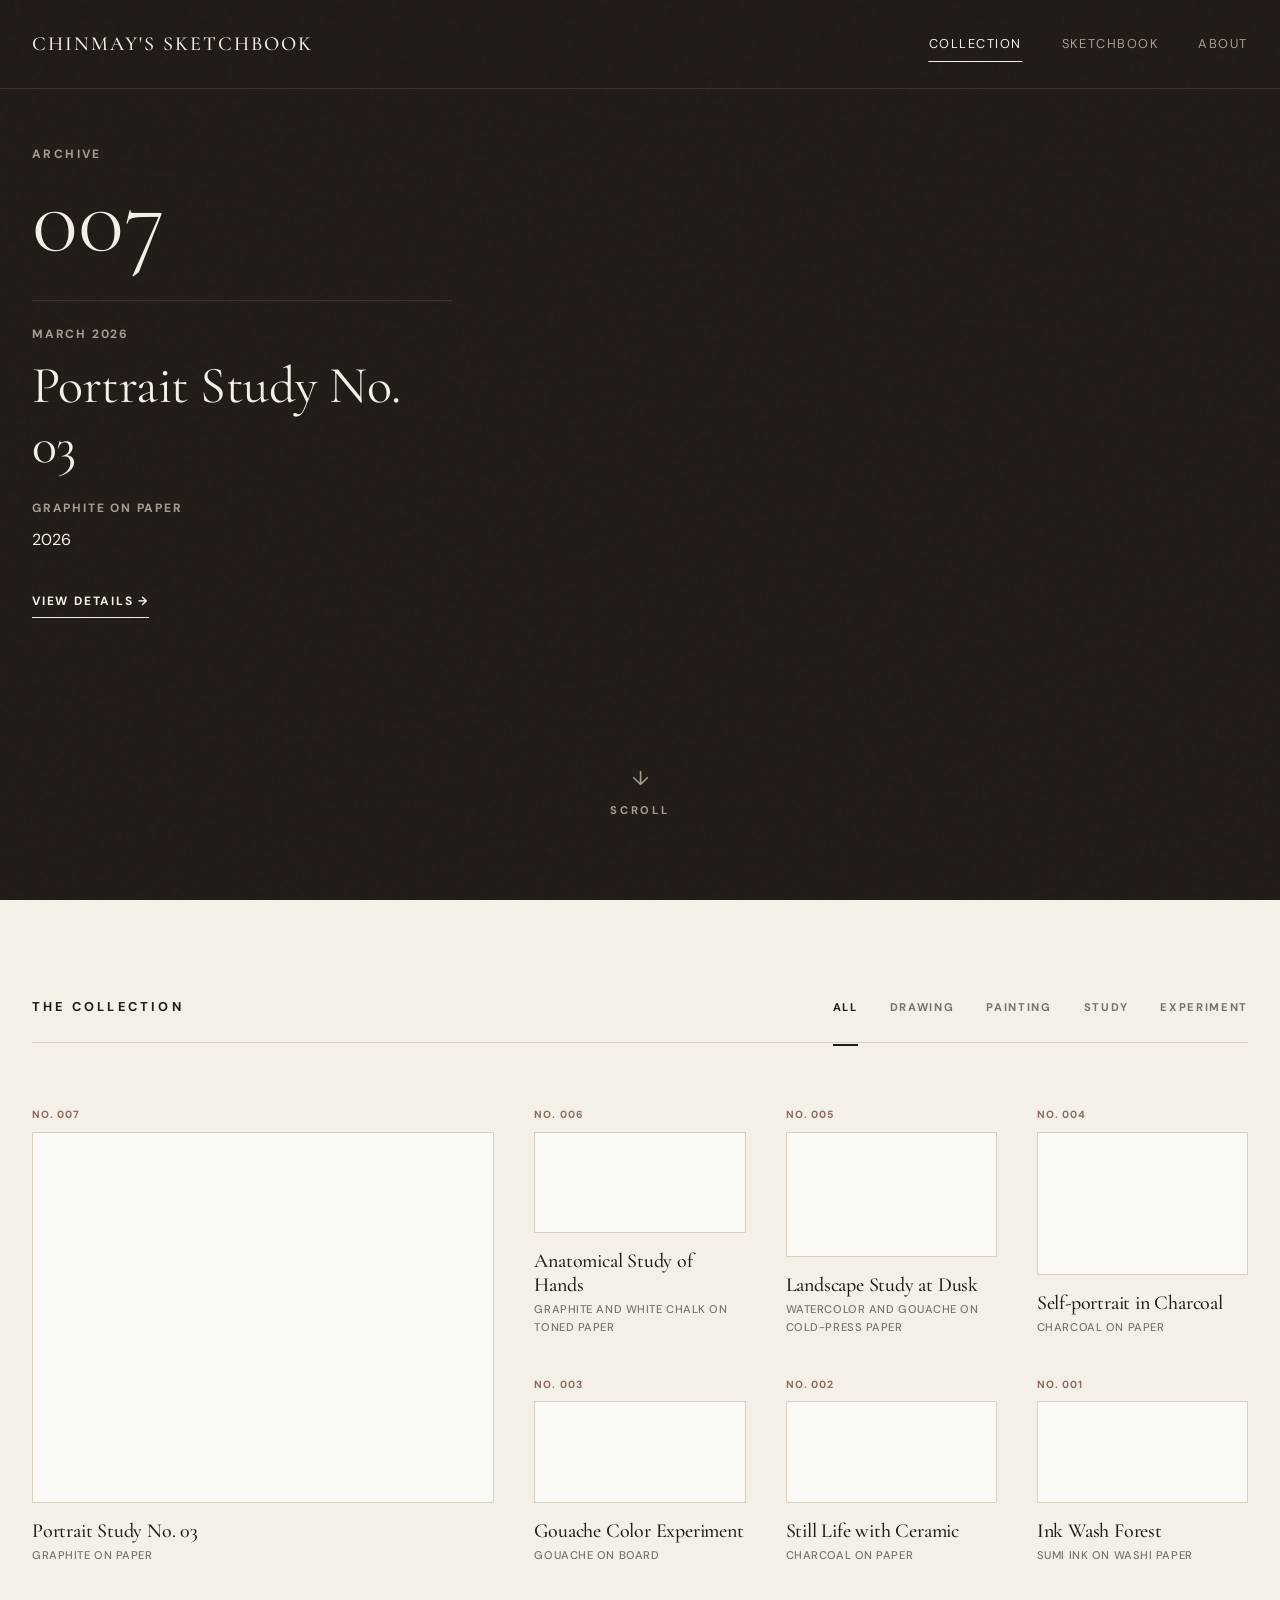
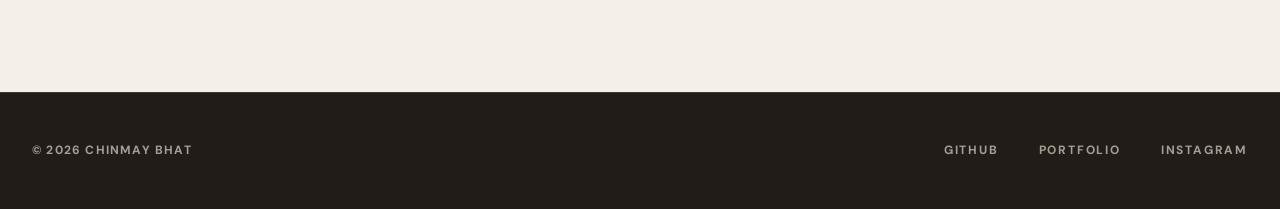
==== index.html @ 56bf72a7 "The UI has been improved" ====
<!DOCTYPE html>
<html lang="en">
<head>
  <meta charset="UTF-8">
  <meta name="viewport" content="width=device-width, initial-scale=1.0">
  <title>My Sketchbook — Chinmay</title>
  <meta name="description" content="A personal digital sketchbook and art gallery showcasing sketches, paintings, studies, and creative experiments.">
  
  <!-- Typography Fonts -->
  <link rel="preconnect" href="https://fonts.googleapis.com">
  <link rel="preconnect" href="https://fonts.gstatic.com" crossorigin>
  <link href="https://fonts.googleapis.com/css2?family=Cormorant+Garamond:ital,wght@0,300;0,400;0,500;0,600;1,400&family=DM+Sans:wght@300;400;500;700&display=swap" rel="stylesheet">
  
  <!-- Styles -->
  <link rel="stylesheet" href="css/style.css">
  
  <!-- Supabase JS Client Library CDN -->
  <script src="https://cdn.jsdelivr.net/npm/@supabase/supabase-js@2"></script>
</head>
<body>

  <!-- 1. NAVIGATION HEADER -->
  <header class="site-header">
    <div class="container">
      <a href="#/collection" class="logo">Chinmay's Sketchbook</a>
      
      <button class="mobile-nav-toggle" aria-label="Toggle navigation menu" id="mobileNavToggle">
        <span></span>
        <span></span>
        <span></span>
      </button>
      
      <nav class="main-nav" id="mainNav">
        <a href="#/collection" class="nav-link active" data-view="collection">Collection</a>
        <a href="#/sketchbook" class="nav-link" data-view="sketchbook">Sketchbook</a>
        <a href="#/about" class="nav-link" data-view="about">About</a>
      </nav>
    </div>
  </header>

  <!-- Offline / Mock Data Banner (Dynamic) -->
  <div class="container">
    <div id="offlineBanner" class="offline-banner" style="display: none;">
      <div>
        <strong>Offline Mode:</strong> Displaying local mock sketchbook data. Configure Supabase in <code>js/config.js</code> to link your database.
      </div>
      <div>
        <a href="admin.html" class="btn-primary" style="padding: 0.4rem 1rem; font-size: 0.7rem;">Owner Login</a>
      </div>
    </div>
  </div>

  <!-- 2. CONTENT VIEWS -->
  <main>
    
    <!-- VIEW: COLLECTION (Default / Homepage) -->
    <section id="view-collection" class="view-section active">
      
      <!-- HERO: Featured Artwork (Concept B Layout) -->
      <div id="heroSection" class="hero-view">
        <div class="container hero-layout-container">
          <div class="hero-split-body">
            <div class="hero-text-col">
              <div class="hero-archive-tag">ARCHIVE</div>
              <div id="heroArchiveNum" class="hero-archive-number">021</div>
              <hr class="hero-divider">
              <div id="heroDate" class="hero-date">JULY 2026</div>
              <h1 id="heroTitle" class="hero-title">Hand Study</h1>
              <div class="hero-meta-details">
                <div id="heroMedium" class="hero-medium">GRAPHITE ON PAPER</div>
                <div id="heroYear" class="hero-year">2026</div>
              </div>
              <a href="javascript:void(0)" id="btnHeroDetail" class="btn-hero-explore">VIEW DETAILS &rarr;</a>
            </div>
            
            <div class="hero-image-col">
              <div class="hero-image-frame" id="heroImageFrame">
                <!-- Rendered Dynamically -->
              </div>
            </div>
          </div>
          
          <div class="hero-scroll-indicator">
            <span class="scroll-arrow">&darr;</span>
            <span class="scroll-text">SCROLL</span>
          </div>
        </div>
      </div>

      <!-- THE COLLECTION SECTION -->
      <div class="container gallery-container-block">
        <div class="collection-header-row">
          <h2 class="collection-title-v2">THE COLLECTION</h2>
          
          <!-- Categories Filters -->
          <nav class="category-filters" aria-label="Filter collection by category">
            <button class="filter-btn active" data-filter="all">ALL</button>
            <button class="filter-btn" data-filter="pencil">DRAWING</button>
            <button class="filter-btn" data-filter="painting">PAINTING</button>
            <button class="filter-btn" data-filter="studies">STUDY</button>
            <button class="filter-btn" data-filter="experiments">EXPERIMENT</button>
          </nav>
        </div>
        
        <!-- Editorial Grid Layout -->
        <div class="gallery-grid" id="galleryGrid" aria-live="polite">
          <!-- Rendered Dynamically -->
        </div>
      </div>
    </section>

    <!-- VIEW: SKETCHBOOK (Timeline) -->
    <section id="view-sketchbook" class="view-section">
      <div class="container sketchbook-layout-v2">
        <!-- Sticky Left Chronology Column -->
        <div class="sketchbook-sidebar">
          <h2 class="sketchbook-title-v2">THE SKETCHBOOK</h2>
          <div class="chronology-nav" id="chronologyNav">
            <!-- Rendered Dynamically in sketchbook.js -->
          </div>
        </div>
        
        <!-- Right Content Column -->
        <div class="sketchbook-timeline-v2" id="sketchbookTimeline">
          <!-- Rendered Dynamically in sketchbook.js -->
        </div>
      </div>
    </section>

    <!-- VIEW: ABOUT -->
    <section id="view-about" class="view-section">
      <div class="container about-layout-v2">
        <div class="about-statement-col">
          <h2 class="about-quote-title">
            I BUILD WITH CODE.<br>
            I DRAW WITH GRAPHITE.<br>
            SOMETIMES<br>
            I DO BOTH.
          </h2>
          <div class="about-signature-v2">&mdash; Chinmay</div>
        </div>
        <div class="about-image-col">
          <div class="about-image-frame-v2">
            <img src="https://images.unsplash.com/photo-1513364776144-60967b0f800f?auto=format&fit=crop&q=80&w=800" alt="Studio workspace with drawing tools and sketchbooks.">
          </div>
        </div>
      </div>
    </section>

  </main>

  <!-- site-footer -->
  <footer class="site-footer">
    <div class="container footer-layout-v2">
      <div class="footer-copy-v2">&copy; 2026 CHINMAY BHAT</div>
      <div class="footer-links-v2">
        <a href="https://github.com" target="_blank" rel="noopener">GITHUB</a>
        <a href="#" target="_blank" rel="noopener">PORTFOLIO</a>
        <a href="#" target="_blank" rel="noopener">INSTAGRAM</a>
      </div>
    </div>
  </footer>

  <!-- 4. IMMERSIVE DETAIL OVERLAY -->
  <div id="detailOverlay" class="detail-overlay" role="dialog" aria-modal="true" aria-labelledby="modalArtworkTitle">
    <div class="detail-header">
      <div class="container">
        <button class="btn-back" id="btnCloseDetail" aria-label="Close detail view">
          <span>&larr;</span> Back
        </button>
      </div>
    </div>
    
    <div class="container detail-immersive-container">
      <div class="detail-image-section" id="detailImageSection">
        <img id="detailImage" src="" alt="">
      </div>
      
      <div class="detail-editorial-info">
        <h2 class="detail-title" id="modalArtworkTitle">Artwork Title</h2>
        <div class="detail-meta-horizontal">
          <span id="detailMedium">...</span>
          <span class="separator">/</span>
          <span id="detailYear">...</span>
        </div>
        <p class="detail-desc" id="detailDescription"></p>
      </div>
    </div>
  </div>

  <!-- Main App Script -->
  <script type="module" src="js/app.js"></script>
</body>
</html>
---- css/style.css ----
/* css/style.css */

/* 1. DESIGN SYSTEM VARIABLES & RESET */
:root {
  --color-bg: #F4F0E8;           /* Warm paper / Ivory */
  --color-bg-secondary: #EAE4D8; /* Secondary paper tone */
  --color-text-main: #1C1C1A;    /* Ink / near-black */
  --color-text-muted: #77736B;   /* Muted graphite */
  --color-surface: #FAF9F5;      /* Soft paper white */
  --color-border: #D8D0C3;       /* Clean editorial border */
  --color-border-hover: #B5AEA1; /* Muted contrast border */
  --color-accent: #8C6A5C;       /* Subtle sepia/faded brown */
  --color-error: #B05C5C;        /* Muted brick red for errors */
  --color-success: #5C8C6B;      /* Muted green for success */

  /* Concept B Dark Theme Palette */
  --color-dark-bg: #221C19;      /* Deep warm charcoal/brown */
  --color-dark-text-main: #F4F0E8; /* Cream white */
  --color-dark-text-muted: #A59E92; /* Tan graphite */
  --color-dark-border: #3E3530;  /* Subtle brown border */

  --font-serif: 'Cormorant Garamond', Georgia, serif;
  --font-sans: 'DM Sans', system-ui, -apple-system, sans-serif;
  
  --transition-smooth: all 0.4s cubic-bezier(0.25, 1, 0.5, 1);
  --transition-fast: all 0.2s ease-out;
}

*, *::before, *::after {
  box-sizing: border-box;
  margin: 0;
  padding: 0;
}

html {
  scroll-behavior: smooth;
  background-color: var(--color-bg);
}

body {
  font-family: var(--font-sans);
  color: var(--color-text-main);
  background-color: var(--color-bg);
  min-height: 100vh;
  line-height: 1.6;
  overflow-x: hidden;
  -webkit-font-smoothing: antialiased;
  position: relative;
}

/* 2. SVG NOISE OVERLAY (High Performance Paper Texture) */
body::after {
  content: "";
  position: fixed;
  top: 0;
  left: 0;
  width: 100vw;
  height: 100vh;
  background-image: url("data:image/svg+xml,%3Csvg viewBox='0 0 200 200' xmlns='http://www.w3.org/2000/svg'%3E%3Cfilter id='noiseFilter'%3E%3CfeTurbulence type='fractalNoise' baseFrequency='0.8' numOctaves='3' stitchTiles='stitch'/%3E%3C/filter%3E%3Crect width='100%25' height='100%25' filter='url(%23noiseFilter)'/%3E%3C/svg%3E");
  opacity: 0.018;
  pointer-events: none;
  z-index: 9999;
}

/* 3. LAYOUT & STRUCTURAL ELEMENTS */
.container {
  max-width: 1400px;
  margin: 0 auto;
  padding: 0 2rem;
}

@media (max-width: 768px) {
  .container {
    padding: 0 1.25rem;
  }
}

a {
  color: inherit;
  text-decoration: none;
  transition: var(--transition-fast);
}

button {
  background: none;
  border: none;
  cursor: pointer;
  font-family: inherit;
  color: inherit;
}

/* 4. TYPOGRAPHY */
h1, h2, h3, h4, .font-serif {
  font-family: var(--font-serif);
  font-weight: 500;
  letter-spacing: -0.01em;
}

.eyebrow {
  font-family: var(--font-sans);
  font-size: 0.75rem;
  text-transform: uppercase;
  letter-spacing: 0.15em;
  color: var(--color-text-muted);
}

.text-muted {
  color: var(--color-text-muted);
}

/* 5. PUBLIC HEADER / NAVIGATION (Dynamic Header) */
.site-header {
  position: fixed;
  top: 0;
  left: 0;
  width: 100vw;
  z-index: 1000;
  border-bottom: 1px solid transparent;
  background-color: transparent;
  backdrop-filter: blur(8px);
  transition: background-color 0.4s ease, border-color 0.4s ease, color 0.4s ease;
}

.site-header .container {
  display: flex;
  justify-content: space-between;
  align-items: center;
  height: 5.5rem;
}

.logo {
  font-family: var(--font-serif);
  font-size: 1.25rem;
  letter-spacing: 0.1em;
  text-transform: uppercase;
  font-weight: 500;
  transition: color 0.4s ease;
}

.main-nav {
  display: flex;
  gap: 2.5rem;
}

.nav-link {
  font-size: 0.8rem;
  letter-spacing: 0.12em;
  text-transform: uppercase;
  position: relative;
  padding: 0.5rem 0;
  transition: color 0.4s ease;
}

.nav-link::after {
  content: "";
  position: absolute;
  bottom: 0;
  left: 50%;
  width: 0;
  height: 1px;
  transition: var(--transition-smooth);
  transform: translateX(-50%);
}

.nav-link.active::after, .nav-link:hover::after {
  width: 100%;
}

/* Mobile Nav Toggle */
.mobile-nav-toggle {
  display: none;
  flex-direction: column;
  gap: 6px;
  width: 24px;
}

.mobile-nav-toggle span {
  display: block;
  width: 100%;
  height: 1px;
  background-color: var(--color-text-main);
  transition: var(--transition-fast);
}

/* Body active-view responsive updates */
body[data-active-view="collection"] .site-header {
  background-color: rgba(34, 28, 25, 0.85);
  border-color: var(--color-dark-border);
}
body[data-active-view="collection"] .logo {
  color: var(--color-dark-text-main);
}
body[data-active-view="collection"] .nav-link {
  color: var(--color-dark-text-muted);
}
body[data-active-view="collection"] .nav-link.active,
body[data-active-view="collection"] .nav-link:hover {
  color: var(--color-dark-text-main);
}
body[data-active-view="collection"] .nav-link::after {
  background-color: var(--color-dark-text-main);
}
body[data-active-view="collection"] .mobile-nav-toggle span {
  background-color: var(--color-dark-text-main);
}

body[data-active-view="sketchbook"] .site-header {
  background-color: rgba(244, 240, 232, 0.85);
  border-color: var(--color-border);
}
body[data-active-view="sketchbook"] .logo {
  color: var(--color-text-main);
}
body[data-active-view="sketchbook"] .nav-link {
  color: var(--color-text-muted);
}
body[data-active-view="sketchbook"] .nav-link.active,
body[data-active-view="sketchbook"] .nav-link:hover {
  color: var(--color-text-main);
}
body[data-active-view="sketchbook"] .nav-link::after {
  background-color: var(--color-text-main);
}
body[data-active-view="sketchbook"] .mobile-nav-toggle span {
  background-color: var(--color-text-main);
}

body[data-active-view="about"] .site-header {
  background-color: rgba(34, 28, 25, 0.85);
  border-color: var(--color-dark-border);
}
body[data-active-view="about"] .logo {
  color: var(--color-dark-text-main);
}
body[data-active-view="about"] .nav-link {
  color: var(--color-dark-text-muted);
}
body[data-active-view="about"] .nav-link.active,
body[data-active-view="about"] .nav-link:hover {
  color: var(--color-dark-text-main);
}
body[data-active-view="about"] .nav-link::after {
  background-color: var(--color-dark-text-main);
}
body[data-active-view="about"] .mobile-nav-toggle span {
  background-color: var(--color-dark-text-main);
}

@media (max-width: 768px) {
  .main-nav {
    display: none;
    position: absolute;
    top: 5.5rem;
    left: 0;
    width: 100vw;
    border-bottom: 1px solid var(--color-border);
    flex-direction: column;
    align-items: center;
    gap: 1.5rem;
    padding: 2.5rem 0;
    transition: background-color 0.4s ease;
  }
  
  body[data-active-view="collection"] .main-nav,
  body[data-active-view="about"] .main-nav {
    background-color: var(--color-dark-bg);
    border-color: var(--color-dark-border);
  }

  body[data-active-view="sketchbook"] .main-nav {
    background-color: var(--color-bg);
    border-color: var(--color-border);
  }

  .main-nav.open {
    display: flex;
  }
  
  .mobile-nav-toggle {
    display: flex;
  }

  .mobile-nav-toggle.open span:nth-child(1) {
    transform: rotate(45deg) translate(5px, 5px);
  }
  .mobile-nav-toggle.open span:nth-child(2) {
    opacity: 0;
  }
  .mobile-nav-toggle.open span:nth-child(3) {
    transform: rotate(-45deg) translate(5px, -5px);
  }
}

/* 6. VIEWS & TRANSITIONS */
.view-section {
  display: none;
  opacity: 0;
  transform: translateY(12px);
  transition: opacity 0.5s ease, transform 0.5s ease;
  padding: 0;
  min-height: 100vh;
}

.view-section.active {
  display: block;
  opacity: 1;
  transform: translateY(0);
}

#view-collection {
  background-color: var(--color-bg);
}

#view-sketchbook {
  background-color: var(--color-bg);
  padding-top: 6rem;
}

#view-about {
  background-color: var(--color-dark-bg);
}

/* 7. HERO / FEATURED ARTWORK SECTION (Concept B Dark Charcoal/Brown) */
.hero-view {
  background-color: var(--color-dark-bg);
  color: var(--color-dark-text-main);
  min-height: 100vh;
  display: flex;
  align-items: center;
  padding-top: 7rem;
  padding-bottom: 3rem;
  box-sizing: border-box;
}

.hero-layout-container {
  display: flex;
  flex-direction: column;
  justify-content: space-between;
  min-height: 75vh;
  width: 100%;
}

.hero-split-body {
  display: grid;
  grid-template-columns: 1fr 1.3fr;
  gap: 5rem;
  align-items: center;
}

.hero-text-col {
  display: flex;
  flex-direction: column;
  align-items: flex-start;
  max-width: 420px;
}

.hero-archive-tag {
  font-family: var(--font-sans);
  font-size: 0.75rem;
  font-weight: 700;
  letter-spacing: 0.2em;
  color: var(--color-dark-text-muted);
  text-transform: uppercase;
}

.hero-archive-number {
  font-family: var(--font-serif);
  font-size: 6rem;
  font-weight: 300;
  color: var(--color-dark-text-main);
  line-height: 1;
  margin: 0.5rem 0;
}

.hero-divider {
  width: 100%;
  border: 0;
  border-top: 1px solid var(--color-dark-border);
  margin: 1.5rem 0;
}

.hero-date {
  font-family: var(--font-sans);
  font-size: 0.75rem;
  font-weight: 700;
  letter-spacing: 0.15em;
  color: var(--color-dark-text-muted);
  text-transform: uppercase;
  margin-bottom: 0.75rem;
}

.hero-title {
  font-family: var(--font-serif);
  font-size: 3.25rem;
  font-weight: 400;
  line-height: 1.15;
  color: var(--color-dark-text-main);
  margin-bottom: 1.5rem;
  letter-spacing: -0.01em;
}

.hero-meta-details {
  display: flex;
  flex-direction: column;
  gap: 0.5rem;
  margin-bottom: 2.5rem;
}

.hero-medium {
  font-family: var(--font-sans);
  font-size: 0.75rem;
  font-weight: 700;
  letter-spacing: 0.15em;
  color: var(--color-dark-text-muted);
  text-transform: uppercase;
}

.hero-dimensions {
  font-family: var(--font-sans);
  font-size: 0.8rem;
  color: var(--color-dark-text-muted);
}

.btn-hero-explore {
  font-family: var(--font-sans);
  font-size: 0.75rem;
  font-weight: 700;
  letter-spacing: 0.15em;
  color: var(--color-dark-text-main);
  border-bottom: 1px solid var(--color-dark-text-main);
  padding-bottom: 0.35rem;
  text-transform: uppercase;
  transition: var(--transition-fast);
}

.btn-hero-explore:hover {
  color: var(--color-dark-text-muted);
  border-color: var(--color-dark-text-muted);
  padding-left: 0.5rem;
}

.hero-image-col {
  width: 100%;
  display: flex;
  justify-content: center;
}

.hero-image-frame {
  width: 100%;
  display: flex;
  justify-content: center;
  align-items: center;
  cursor: pointer;
  transition: var(--transition-smooth);
}

.hero-image-frame img {
  max-width: 100%;
  max-height: 60vh;
  height: auto;
  object-fit: contain;
  box-shadow: 0 15px 40px rgba(0, 0, 0, 0.25);
  transition: var(--transition-smooth);
  display: block;
}

.hero-image-frame:hover img {
  transform: translateY(-4px);
  box-shadow: 0 20px 45px rgba(0, 0, 0, 0.3);
}

.hero-scroll-indicator {
  display: flex;
  flex-direction: column;
  align-items: center;
  gap: 0.5rem;
  margin-top: 2rem;
  color: var(--color-dark-text-muted);
}

.scroll-arrow {
  font-size: 1.25rem;
  animation: bounce 2s infinite;
}

.scroll-text {
  font-family: var(--font-sans);
  font-size: 0.7rem;
  font-weight: 700;
  letter-spacing: 0.25em;
  text-transform: uppercase;
}

@keyframes bounce {
  0%, 20%, 50%, 80%, 100% { transform: translateY(0); }
  40% { transform: translateY(-6px); }
  60% { transform: translateY(-3px); }
}

@media (max-width: 900px) {
  .hero-view {
    min-height: auto;
    padding-top: 6.5rem;
  }
  .hero-split-body {
    grid-template-columns: 1fr;
    gap: 3rem;
  }
  .hero-text-col {
    max-width: 100%;
  }
  .hero-title {
    font-size: 2.5rem;
  }
}

/* 8. COLLECTION / GALLERY SECTION */
.gallery-container-block {
  padding-top: 6rem;
  padding-bottom: 8rem;
}

.collection-header-row {
  display: flex;
  justify-content: space-between;
  align-items: baseline;
  border-bottom: 1px solid var(--color-border);
  padding-bottom: 1.5rem;
  margin-bottom: 4rem;
}

.collection-title-v2 {
  font-family: var(--font-sans);
  font-size: 0.8rem;
  font-weight: 700;
  letter-spacing: 0.25em;
  color: var(--color-text-main);
  text-transform: uppercase;
}

.category-filters {
  display: flex;
  gap: 2rem;
}

.filter-btn {
  font-family: var(--font-sans);
  font-size: 0.7rem;
  font-weight: 700;
  letter-spacing: 0.15em;
  text-transform: uppercase;
  color: var(--color-text-muted);
  padding: 0.25rem 0;
  position: relative;
  transition: var(--transition-fast);
}

.filter-btn::after {
  content: "";
  position: absolute;
  bottom: -1.75rem;
  left: 0;
  width: 0;
  height: 2px;
  background-color: var(--color-text-main);
  transition: var(--transition-smooth);
}

.filter-btn:hover {
  color: var(--color-text-main);
}

.filter-btn.active {
  color: var(--color-text-main);
}

.filter-btn.active::after {
  width: 100%;
}

/* 5-column Editorial Grid Layout */
.gallery-grid {
  display: grid;
  grid-template-columns: repeat(5, 1fr);
  gap: 2.5rem;
  width: 100%;
}

.gallery-item {
  cursor: pointer;
  width: 100%;
}

.gallery-item.layout-large {
  grid-column: span 2;
  grid-row: span 2;
}

.gallery-item.layout-small {
  grid-column: span 1;
  grid-row: span 1;
}

.artwork-card {
  display: flex;
  flex-direction: column;
  width: 100%;
  height: 100%;
}

.artwork-plate {
  position: relative;
  width: 100%;
  flex-grow: 1;
  display: flex;
  flex-direction: column;
}

.artwork-plate-number {
  font-family: var(--font-sans);
  font-size: 0.65rem;
  font-weight: 700;
  letter-spacing: 0.1em;
  color: var(--color-accent);
  margin-bottom: 0.5rem;
}

.artwork-image-wrapper {
  flex-grow: 1;
  width: 100%;
  background-color: var(--color-surface);
  border: 1px solid var(--color-border);
  display: flex;
  justify-content: center;
  align-items: center;
  padding: 1.5rem;
  transition: transform var(--transition-smooth), border-color var(--transition-fast);
  box-sizing: border-box;
}

.artwork-image-wrapper img {
  max-width: 100%;
  max-height: 100%;
  width: auto;
  height: auto;
  object-fit: contain;
  display: block;
}

.gallery-item:hover .artwork-image-wrapper {
  border-color: var(--color-text-main);
  transform: translateY(-4px);
}

.artwork-meta-editorial {
  display: flex;
  flex-direction: column;
  gap: 0.25rem;
  margin-top: 1rem;
}

.artwork-card-title {
  font-family: var(--font-serif);
  font-size: 1.25rem;
  font-weight: 500;
  color: var(--color-text-main);
  line-height: 1.2;
}

.artwork-card-medium {
  font-family: var(--font-sans);
  font-size: 0.7rem;
  font-weight: 500;
  letter-spacing: 0.05em;
  color: var(--color-text-muted);
  text-transform: uppercase;
}

.artwork-card-year {
  display: none;
}

.artwork-journal-tag {
  display: none;
}

@media (max-width: 960px) {
  .gallery-grid {
    grid-template-columns: repeat(3, 1fr);
  }
  .gallery-item.layout-large {
    grid-column: span 2;
    grid-row: span 2;
  }
}

@media (max-width: 680px) {
  .collection-header-row {
    flex-direction: column;
    gap: 1.5rem;
    align-items: flex-start;
  }
  .category-filters {
    flex-wrap: wrap;
    gap: 1.5rem;
  }
  .filter-btn::after {
    bottom: -0.5rem;
  }
  .gallery-grid {
    grid-template-columns: 1fr;
    gap: 3rem;
  }
  .gallery-item.layout-large,
  .gallery-item.layout-small {
    grid-column: span 1 !important;
    grid-row: span 1 !important;
  }
  .artwork-image-wrapper {
    padding: 1rem;
  }
}

/* 9. ARTWORK DETAIL / IMMERSIVE OVERLAY */
.detail-overlay {
  position: fixed;
  top: 0;
  left: 0;
  width: 100vw;
  height: 100vh;
  background-color: var(--color-bg);
  z-index: 2000;
  opacity: 0;
  pointer-events: none;
  transition: opacity 0.4s ease;
  overflow-y: auto;
}

.detail-overlay.active {
  opacity: 1;
  pointer-events: all;
}

.detail-header {
  position: sticky;
  top: 0;
  background-color: var(--color-bg);
  z-index: 1002;
  border-bottom: 1px solid var(--color-border);
}

.detail-header .container {
  display: flex;
  justify-content: space-between;
  align-items: center;
  height: 5.5rem;
}

.btn-back {
  font-family: var(--font-sans);
  font-size: 0.75rem;
  font-weight: 700;
  letter-spacing: 0.15em;
  text-transform: uppercase;
  color: var(--color-text-muted);
  display: flex;
  align-items: center;
  gap: 0.5rem;
  transition: var(--transition-fast);
}

.btn-back:hover {
  color: var(--color-text-main);
  transform: translateX(-4px);
}

.detail-archive-tag {
  font-family: var(--font-sans);
  font-size: 0.75rem;
  font-weight: 700;
  letter-spacing: 0.2em;
  color: var(--color-accent);
}

.detail-immersive-container {
  max-width: 900px;
  margin: 0 auto;
  padding: 4rem 2rem 8rem;
  display: flex;
  flex-direction: column;
  align-items: center;
}

.detail-image-section {
  width: 100%;
  background-color: var(--color-surface);
  border: 1px solid var(--color-border);
  padding: 2.5rem;
  display: flex;
  justify-content: center;
  align-items: center;
  cursor: zoom-in;
  position: relative;
  overflow: hidden;
  margin-bottom: 3.5rem;
  box-shadow: 0 15px 40px rgba(0, 0, 0, 0.02);
}

.detail-image-section img {
  max-width: 100%;
  max-height: 72vh;
  object-fit: contain;
  display: block;
  transition: transform 0.4s cubic-bezier(0.25, 1, 0.5, 1);
}

.detail-image-section.zoomed {
  cursor: zoom-out;
}

.detail-image-section.zoomed img {
  transform: scale(1.6);
}

.detail-editorial-info {
  width: 100%;
  display: flex;
  flex-direction: column;
  align-items: center;
  text-align: center;
  border-top: 1px solid var(--color-border);
  padding-top: 2rem;
}

.detail-title {
  font-family: var(--font-serif);
  font-size: 2.5rem;
  font-weight: 400;
  line-height: 1.2;
  margin-bottom: 0.75rem;
  color: var(--color-text-main);
  letter-spacing: -0.01em;
}

.detail-meta-horizontal {
  display: flex;
  align-items: center;
  justify-content: center;
  gap: 0.75rem;
  font-family: var(--font-sans);
  font-size: 0.75rem;
  font-weight: 700;
  letter-spacing: 0.15em;
  color: var(--color-text-muted);
  text-transform: uppercase;
  margin-bottom: 1.5rem;
}

.detail-meta-horizontal .separator {
  color: var(--color-border);
}

.detail-desc {
  font-family: var(--font-sans);
  font-size: 0.95rem;
  line-height: 1.7;
  color: var(--color-text-muted);
  max-width: 60ch;
}

@media (max-width: 768px) {
  .detail-immersive-container {
    padding: 2rem 1.25rem 4rem;
  }
  .detail-image-section {
    padding: 1.5rem;
    margin-bottom: 2rem;
  }
  .detail-title {
    font-size: 1.85rem;
  }
}

/* 10. CHRONOLOGICAL SKETCHBOOK SECTION (Sticky Sidebar Chronology) */
.sketchbook-layout-v2 {
  display: grid;
  grid-template-columns: 240px 1fr;
  gap: 4rem;
  align-items: flex-start;
  padding-top: 4rem;
  padding-bottom: 8rem;
}

.sketchbook-sidebar {
  position: sticky;
  top: 8rem;
  display: flex;
  flex-direction: column;
  gap: 2.5rem;
}

.sketchbook-title-v2 {
  font-family: var(--font-sans);
  font-size: 0.8rem;
  font-weight: 700;
  letter-spacing: 0.25em;
  color: var(--color-text-main);
  text-transform: uppercase;
}

.chronology-nav {
  display: flex;
  flex-direction: column;
  gap: 1.25rem;
  border-left: 1px solid var(--color-border);
  padding-left: 1.5rem;
}

.chronology-year-group-nav {
  display: flex;
  flex-direction: column;
  gap: 0.75rem;
}

.chronology-year {
  font-family: var(--font-serif);
  font-size: 1.25rem;
  font-weight: 500;
  color: var(--color-text-main);
  margin-top: 0.5rem;
}

.chronology-month-link {
  font-family: var(--font-sans);
  font-size: 0.7rem;
  font-weight: 700;
  letter-spacing: 0.1em;
  color: var(--color-text-muted);
  text-transform: uppercase;
  transition: var(--transition-fast);
}

.chronology-month-link:hover {
  color: var(--color-text-main);
  padding-left: 0.25rem;
}

.sketchbook-timeline-v2 {
  display: flex;
  flex-direction: column;
  width: 100%;
}

.timeline-year-section {
  margin-bottom: 4rem;
}

.timeline-month-section {
  margin-bottom: 2rem;
  scroll-margin-top: 10rem;
}

.timeline-row-v2 {
  display: grid;
  grid-template-columns: 80px 1fr 120px;
  align-items: center;
  gap: 2.5rem;
  border-bottom: 1px solid var(--color-border);
  padding: 1.5rem 0;
  cursor: pointer;
  transition: var(--transition-fast);
}

.timeline-row-v2:first-child {
  border-top: 1px solid var(--color-border);
}

.timeline-row-v2:hover {
  background-color: rgba(234, 228, 216, 0.3);
  padding-left: 0.5rem;
  padding-right: 0.5rem;
}

.timeline-thumb {
  width: 80px;
  height: 60px;
  background-color: var(--color-surface);
  border: 1px solid var(--color-border);
  display: flex;
  justify-content: center;
  align-items: center;
  overflow: hidden;
  padding: 0.25rem;
  box-sizing: border-box;
}

.timeline-thumb img {
  max-width: 100%;
  max-height: 100%;
  object-fit: contain;
  display: block;
}

.timeline-info {
  display: flex;
  flex-direction: column;
  gap: 0.25rem;
}

.timeline-title-row {
  display: flex;
  align-items: baseline;
  gap: 0.75rem;
}

.timeline-number {
  font-family: var(--font-sans);
  font-size: 0.7rem;
  font-weight: 700;
  color: var(--color-accent);
  letter-spacing: 0.05em;
}

.timeline-title {
  font-family: var(--font-serif);
  font-size: 1.2rem;
  font-weight: 500;
  color: var(--color-text-main);
}

.timeline-details {
  font-family: var(--font-sans);
  font-size: 0.75rem;
  color: var(--color-text-muted);
}

.timeline-date-col {
  font-family: var(--font-sans);
  font-size: 0.75rem;
  font-weight: 500;
  color: var(--color-text-muted);
  text-align: right;
}

@media (max-width: 768px) {
  .sketchbook-layout-v2 {
    grid-template-columns: 1fr;
    gap: 3rem;
    padding-top: 2rem;
  }
  .sketchbook-sidebar {
    position: static;
  }
  .chronology-nav {
    flex-direction: row;
    flex-wrap: wrap;
    gap: 1.5rem;
    border-left: 0;
    border-bottom: 1px solid var(--color-border);
    padding-left: 0;
    padding-bottom: 1rem;
  }
  .chronology-year-group-nav {
    display: flex;
    flex-direction: row;
    flex-wrap: wrap;
    gap: 1.25rem;
    align-items: center;
  }
  .chronology-year {
    display: none;
  }
  .timeline-row-v2 {
    grid-template-columns: 60px 1fr;
    gap: 1.5rem;
  }
  .timeline-thumb {
    width: 60px;
    height: 45px;
  }
  .timeline-date-col {
    grid-column: span 2;
    text-align: left;
    margin-top: -0.5rem;
    font-size: 0.7rem;
  }
}

/* 11. ABOUT SECTION (Concept B Dark Charcoal/Brown) */
.about-layout-v2 {
  display: grid;
  grid-template-columns: 1.2fr 1fr;
  gap: 6rem;
  align-items: center;
  padding: 8rem 0;
  box-sizing: border-box;
}

.about-statement-col {
  display: flex;
  flex-direction: column;
  align-items: flex-start;
}

.about-quote-title {
  font-family: var(--font-serif);
  font-size: 3.5rem;
  line-height: 1.15;
  font-weight: 400;
  color: var(--color-dark-text-main);
  letter-spacing: -0.01em;
  margin-bottom: 1.5rem;
}

.about-signature-v2 {
  font-family: var(--font-serif);
  font-style: italic;
  font-size: 1.5rem;
  color: var(--color-accent);
  margin-top: 0.5rem;
}

.about-image-col {
  width: 100%;
}

.about-image-frame-v2 {
  background-color: #2D2723;
  border: 1px solid var(--color-dark-border);
  padding: 1.5rem;
  box-shadow: 0 15px 40px rgba(0, 0, 0, 0.3);
}

.about-image-frame-v2 img {
  width: 100%;
  height: auto;
  object-fit: cover;
  filter: grayscale(1) brightness(0.85) contrast(1.1);
  transition: filter var(--transition-smooth);
  display: block;
}

.about-image-frame-v2:hover img {
  filter: grayscale(0.2) brightness(0.9) contrast(1);
}

@media (max-width: 900px) {
  .about-layout-v2 {
    grid-template-columns: 1fr;
    gap: 4rem;
    padding: 6rem 0;
  }
  .about-quote-title {
    font-size: 2.75rem;
  }
}

/* site-footer Styling */
.site-footer {
  background-color: var(--color-dark-bg);
  border-top: 1px solid var(--color-dark-border);
  padding: 3rem 0;
}

.footer-layout-v2 {
  display: flex;
  justify-content: space-between;
  align-items: center;
  width: 100%;
}

.footer-copy-v2 {
  font-family: var(--font-sans);
  font-size: 0.75rem;
  font-weight: 700;
  letter-spacing: 0.1em;
  color: var(--color-dark-text-muted);
  text-transform: uppercase;
}

.footer-links-v2 {
  display: flex;
  gap: 2.5rem;
}

.footer-links-v2 a {
  font-family: var(--font-sans);
  font-size: 0.75rem;
  font-weight: 700;
  letter-spacing: 0.15em;
  color: var(--color-dark-text-muted);
  text-transform: uppercase;
  transition: var(--transition-fast);
}

.footer-links-v2 a:hover {
  color: var(--color-dark-text-main);
}

@media (max-width: 600px) {
  .footer-layout-v2 {
    flex-direction: column;
    gap: 1.5rem;
    align-items: flex-start;
  }
  .footer-links-v2 {
    gap: 1.5rem;
  }
}

/* 12. ADMIN STYLING & GENERAL UTILITIES */
.admin-login-container {
  max-width: 400px;
  margin: 8rem auto;
  background-color: var(--color-surface);
  border: 1px solid var(--color-border);
  padding: 3rem;
  display: flex;
  flex-direction: column;
  gap: 2rem;
}

.form-group {
  display: flex;
  flex-direction: column;
  gap: 0.5rem;
  margin-bottom: 1.5rem;
}

.form-label {
  font-size: 0.75rem;
  text-transform: uppercase;
  letter-spacing: 0.1em;
  color: var(--color-text-muted);
}

.form-control {
  font-family: var(--font-sans);
  font-size: 0.9rem;
  padding: 0.75rem 1rem;
  background-color: var(--color-bg);
  border: 1px solid var(--color-border);
  color: var(--color-text-main);
  transition: var(--transition-fast);
}

.form-control:focus {
  outline: none;
  border-color: var(--color-text-main);
}

.btn-primary {
  display: inline-block;
  font-family: var(--font-sans);
  font-size: 0.8rem;
  letter-spacing: 0.12em;
  text-transform: uppercase;
  background-color: var(--color-text-main);
  color: var(--color-surface);
  padding: 0.85rem 2rem;
  text-align: center;
  border: 1px solid var(--color-text-main);
  transition: var(--transition-fast);
}

.btn-primary:hover {
  background-color: var(--color-bg);
  color: var(--color-text-main);
}

.btn-secondary {
  display: inline-block;
  font-family: var(--font-sans);
  font-size: 0.8rem;
  letter-spacing: 0.12em;
  text-transform: uppercase;
  border: 1px solid var(--color-border);
  background-color: transparent;
  color: var(--color-text-muted);
  padding: 0.85rem 2rem;
  text-align: center;
  transition: var(--transition-fast);
}

.btn-secondary:hover {
  border-color: var(--color-text-main);
  color: var(--color-text-main);
}

.btn-danger {
  background-color: var(--color-error);
  color: var(--color-surface);
  border: 1px solid var(--color-error);
}

.btn-danger:hover {
  background-color: transparent;
  color: var(--color-error);
}

.admin-header {
  display: flex;
  justify-content: space-between;
  align-items: center;
  margin-bottom: 3rem;
  padding-bottom: 1.5rem;
  border-bottom: 1px solid var(--color-border);
}

.admin-artworks-list {
  display: flex;
  flex-direction: column;
  gap: 1rem;
}

.admin-row {
  display: grid;
  grid-template-columns: 80px 2fr 1fr 1.5fr 1fr;
  align-items: center;
  gap: 2rem;
  background-color: var(--color-surface);
  border: 1px solid var(--color-border);
  padding: 1rem;
}

@media (max-width: 768px) {
  .admin-row {
    grid-template-columns: 60px 1fr 1fr;
    gap: 1rem;
  }
  .admin-row .admin-col-medium, .admin-row .admin-col-actions {
    grid-column: span 3;
  }
}

.admin-thumbnail {
  width: 60px;
  height: 60px;
  border: 1px solid var(--color-border);
  background-color: var(--color-bg);
  display: flex;
  justify-content: center;
  align-items: center;
  overflow: hidden;
}

.admin-thumbnail img {
  max-width: 100%;
  max-height: 100%;
  object-fit: contain;
}

.admin-actions {
  display: flex;
  gap: 1rem;
}

.admin-btn-action {
  font-size: 0.75rem;
  text-transform: uppercase;
  letter-spacing: 0.1em;
  color: var(--color-text-muted);
}

.admin-btn-action:hover {
  color: var(--color-text-main);
}

/* Modal styling for CRUD operations */
.modal {
  position: fixed;
  top: 0;
  left: 0;
  width: 100vw;
  height: 100vh;
  background-color: rgba(28, 28, 26, 0.4);
  backdrop-filter: blur(4px);
  z-index: 1000;
  display: none;
  justify-content: center;
  align-items: center;
  padding: 2rem;
}

.modal.active {
  display: flex;
}

.modal-content {
  background-color: var(--color-surface);
  border: 1px solid var(--color-border);
  max-width: 600px;
  width: 100%;
  padding: 3rem;
  max-height: 90vh;
  overflow-y: auto;
  position: relative;
}

.modal-close {
  position: absolute;
  top: 1.5rem;
  right: 1.5rem;
  font-size: 1.5rem;
  color: var(--color-text-muted);
}

.modal-close:hover {
  color: var(--color-text-main);
}

.modal-title {
  font-family: var(--font-serif);
  font-size: 2rem;
  margin-bottom: 2rem;
}

/* Toggle Switch */
.toggle-group {
  display: flex;
  align-items: center;
  gap: 1rem;
  margin-bottom: 1.5rem;
}

/* Offline Banner styling */
.offline-banner {
  background-color: var(--color-surface);
  border: 1px solid var(--color-border);
  padding: 1rem 1.5rem;
  margin-bottom: 2rem;
  display: flex;
  justify-content: space-between;
  align-items: center;
  font-size: 0.85rem;
  color: var(--color-text-muted);
}

.offline-banner strong {
  color: var(--color-accent);
}

/* Toast Message */
.toast {
  position: fixed;
  bottom: 2rem;
  right: 2rem;
  background-color: var(--color-surface);
  border: 1px solid var(--color-border);
  padding: 1rem 2rem;
  z-index: 10000;
  display: none;
  font-size: 0.85rem;
  box-shadow: 0 4px 20px rgba(0,0,0,0.05);
  animation: slideIn 0.3s ease-out;
}

.toast.error {
  border-left: 3px solid var(--color-error);
}

.toast.success {
  border-left: 3px solid var(--color-success);
}

@keyframes slideIn {
  from { transform: translateY(1rem); opacity: 0; }
  to { transform: translateY(0); opacity: 1; }
}

.image-preview-container {
  width: 100%;
  height: 200px;
  border: 1px dashed var(--color-border);
  margin-top: 0.5rem;
  display: flex;
  justify-content: center;
  align-items: center;
  background-color: var(--color-bg);
  overflow: hidden;
}

.image-preview-container img {
  max-width: 100%;
  max-height: 100%;
  object-fit: contain;
}
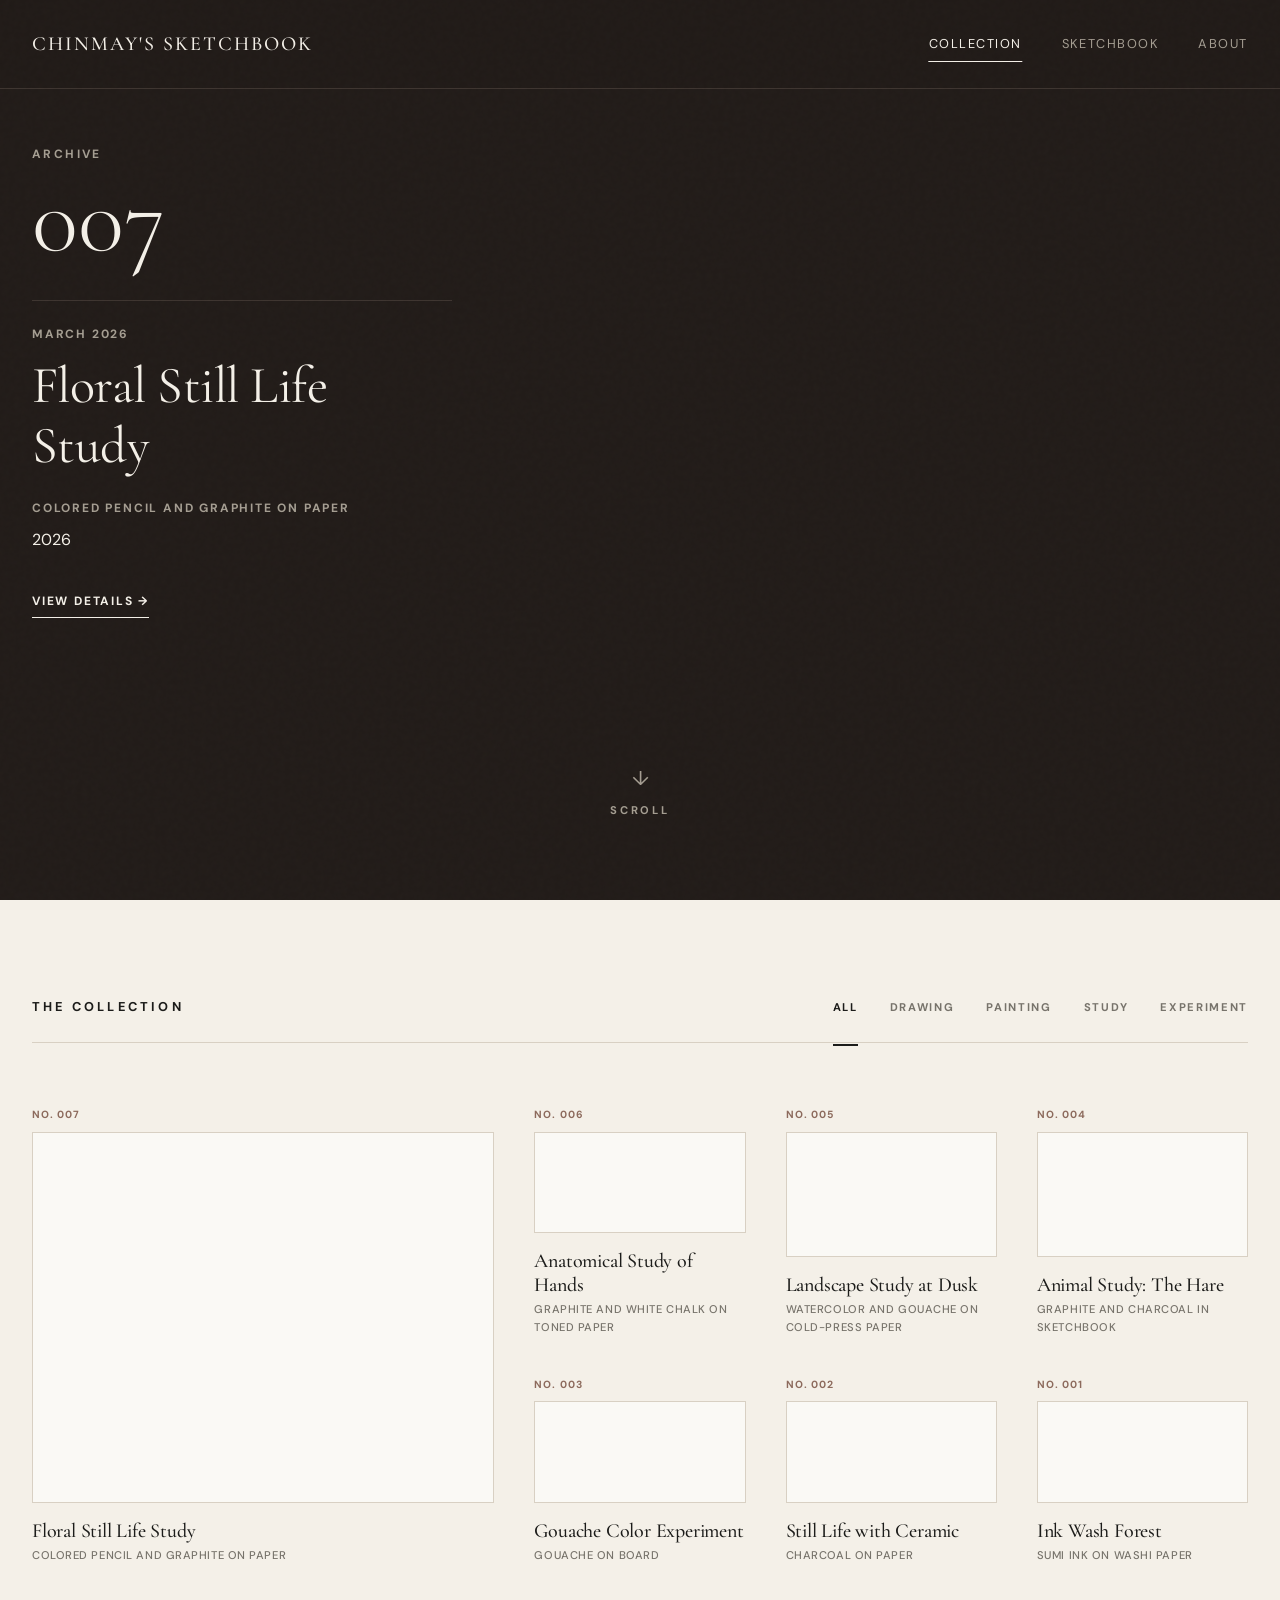
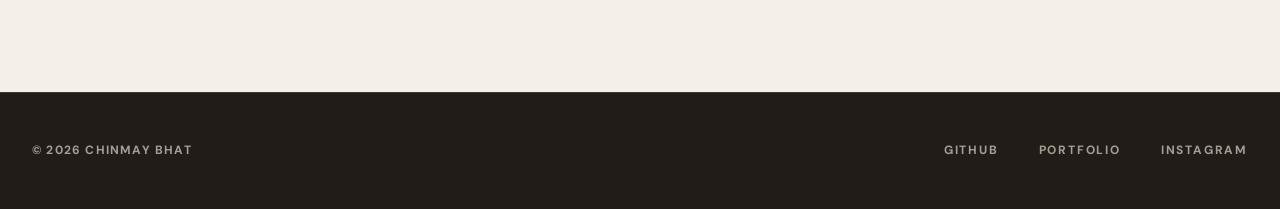
==== commit a757049c: "improved the admin dashboard" ====
--- a/index.html
+++ b/index.html
@@ -1,35 +1,40 @@
 <!DOCTYPE html>
 <html lang="en">
+
 <head>
   <meta charset="UTF-8">
   <meta name="viewport" content="width=device-width, initial-scale=1.0">
   <title>My Sketchbook — Chinmay</title>
-  <meta name="description" content="A personal digital sketchbook and art gallery showcasing sketches, paintings, studies, and creative experiments.">
-  
+  <meta name="description"
+    content="A personal digital sketchbook and art gallery showcasing sketches, paintings, studies, and creative experiments.">
+
   <!-- Typography Fonts -->
   <link rel="preconnect" href="https://fonts.googleapis.com">
   <link rel="preconnect" href="https://fonts.gstatic.com" crossorigin>
-  <link href="https://fonts.googleapis.com/css2?family=Cormorant+Garamond:ital,wght@0,300;0,400;0,500;0,600;1,400&family=DM+Sans:wght@300;400;500;700&display=swap" rel="stylesheet">
-  
+  <link
+    href="https://fonts.googleapis.com/css2?family=Cormorant+Garamond:ital,wght@0,300;0,400;0,500;0,600;1,400&family=DM+Sans:wght@300;400;500;700&display=swap"
+    rel="stylesheet">
+
   <!-- Styles -->
   <link rel="stylesheet" href="css/style.css">
-  
+
   <!-- Supabase JS Client Library CDN -->
   <script src="https://cdn.jsdelivr.net/npm/@supabase/supabase-js@2"></script>
 </head>
+
 <body>
 
   <!-- 1. NAVIGATION HEADER -->
   <header class="site-header">
     <div class="container">
       <a href="#/collection" class="logo">Chinmay's Sketchbook</a>
-      
+
       <button class="mobile-nav-toggle" aria-label="Toggle navigation menu" id="mobileNavToggle">
         <span></span>
         <span></span>
         <span></span>
       </button>
-      
+
       <nav class="main-nav" id="mainNav">
         <a href="#/collection" class="nav-link active" data-view="collection">Collection</a>
         <a href="#/sketchbook" class="nav-link" data-view="sketchbook">Sketchbook</a>
@@ -42,7 +47,8 @@
   <div class="container">
     <div id="offlineBanner" class="offline-banner" style="display: none;">
       <div>
-        <strong>Offline Mode:</strong> Displaying local mock sketchbook data. Configure Supabase in <code>js/config.js</code> to link your database.
+        <strong>Offline Mode:</strong> Displaying local mock sketchbook data. Configure Supabase in
+        <code>js/config.js</code> to link your database.
       </div>
       <div>
         <a href="admin.html" class="btn-primary" style="padding: 0.4rem 1rem; font-size: 0.7rem;">Owner Login</a>
@@ -52,10 +58,10 @@
 
   <!-- 2. CONTENT VIEWS -->
   <main>
-    
+
     <!-- VIEW: COLLECTION (Default / Homepage) -->
     <section id="view-collection" class="view-section active">
-      
+
       <!-- HERO: Featured Artwork (Concept B Layout) -->
       <div id="heroSection" class="hero-view">
         <div class="container hero-layout-container">
@@ -72,14 +78,14 @@
               </div>
               <a href="javascript:void(0)" id="btnHeroDetail" class="btn-hero-explore">VIEW DETAILS &rarr;</a>
             </div>
-            
+
             <div class="hero-image-col">
               <div class="hero-image-frame" id="heroImageFrame">
                 <!-- Rendered Dynamically -->
               </div>
             </div>
           </div>
-          
+
           <div class="hero-scroll-indicator">
             <span class="scroll-arrow">&darr;</span>
             <span class="scroll-text">SCROLL</span>
@@ -91,7 +97,7 @@
       <div class="container gallery-container-block">
         <div class="collection-header-row">
           <h2 class="collection-title-v2">THE COLLECTION</h2>
-          
+
           <!-- Categories Filters -->
           <nav class="category-filters" aria-label="Filter collection by category">
             <button class="filter-btn active" data-filter="all">ALL</button>
@@ -101,7 +107,7 @@
             <button class="filter-btn" data-filter="experiments">EXPERIMENT</button>
           </nav>
         </div>
-        
+
         <!-- Editorial Grid Layout -->
         <div class="gallery-grid" id="galleryGrid" aria-live="polite">
           <!-- Rendered Dynamically -->
@@ -119,7 +125,7 @@
             <!-- Rendered Dynamically in sketchbook.js -->
           </div>
         </div>
-        
+
         <!-- Right Content Column -->
         <div class="sketchbook-timeline-v2" id="sketchbookTimeline">
           <!-- Rendered Dynamically in sketchbook.js -->
@@ -141,7 +147,8 @@
         </div>
         <div class="about-image-col">
           <div class="about-image-frame-v2">
-            <img src="https://images.unsplash.com/photo-1513364776144-60967b0f800f?auto=format&fit=crop&q=80&w=800" alt="Studio workspace with drawing tools and sketchbooks.">
+            <img src="https://images.unsplash.com/photo-1513364776144-60967b0f800f?auto=format&fit=crop&q=80&w=800"
+              alt="Studio workspace with drawing tools and sketchbooks.">
           </div>
         </div>
       </div>
@@ -170,12 +177,12 @@
         </button>
       </div>
     </div>
-    
+
     <div class="container detail-immersive-container">
       <div class="detail-image-section" id="detailImageSection">
         <img id="detailImage" src="" alt="">
       </div>
-      
+
       <div class="detail-editorial-info">
         <h2 class="detail-title" id="modalArtworkTitle">Artwork Title</h2>
         <div class="detail-meta-horizontal">
@@ -191,4 +198,5 @@
   <!-- Main App Script -->
   <script type="module" src="js/app.js"></script>
 </body>
-</html>
+
+</html>
--- a/css/style.css
+++ b/css/style.css
@@ -2,31 +2,47 @@
 
 /* 1. DESIGN SYSTEM VARIABLES & RESET */
 :root {
-  --color-bg: #F4F0E8;           /* Warm paper / Ivory */
-  --color-bg-secondary: #EAE4D8; /* Secondary paper tone */
-  --color-text-main: #1C1C1A;    /* Ink / near-black */
-  --color-text-muted: #77736B;   /* Muted graphite */
-  --color-surface: #FAF9F5;      /* Soft paper white */
-  --color-border: #D8D0C3;       /* Clean editorial border */
-  --color-border-hover: #B5AEA1; /* Muted contrast border */
-  --color-accent: #8C6A5C;       /* Subtle sepia/faded brown */
-  --color-error: #B05C5C;        /* Muted brick red for errors */
-  --color-success: #5C8C6B;      /* Muted green for success */
+  --color-bg: #F4F0E8;
+  /* Warm paper / Ivory */
+  --color-bg-secondary: #EAE4D8;
+  /* Secondary paper tone */
+  --color-text-main: #1C1C1A;
+  /* Ink / near-black */
+  --color-text-muted: #77736B;
+  /* Muted graphite */
+  --color-surface: #FAF9F5;
+  /* Soft paper white */
+  --color-border: #D8D0C3;
+  /* Clean editorial border */
+  --color-border-hover: #B5AEA1;
+  /* Muted contrast border */
+  --color-accent: #8C6A5C;
+  /* Subtle sepia/faded brown */
+  --color-error: #B05C5C;
+  /* Muted brick red for errors */
+  --color-success: #5C8C6B;
+  /* Muted green for success */
 
   /* Concept B Dark Theme Palette */
-  --color-dark-bg: #221C19;      /* Deep warm charcoal/brown */
-  --color-dark-text-main: #F4F0E8; /* Cream white */
-  --color-dark-text-muted: #A59E92; /* Tan graphite */
-  --color-dark-border: #3E3530;  /* Subtle brown border */
+  --color-dark-bg: #221C19;
+  /* Deep warm charcoal/brown */
+  --color-dark-text-main: #F4F0E8;
+  /* Cream white */
+  --color-dark-text-muted: #A59E92;
+  /* Tan graphite */
+  --color-dark-border: #3E3530;
+  /* Subtle brown border */
 
   --font-serif: 'Cormorant Garamond', Georgia, serif;
   --font-sans: 'DM Sans', system-ui, -apple-system, sans-serif;
-  
+
   --transition-smooth: all 0.4s cubic-bezier(0.25, 1, 0.5, 1);
   --transition-fast: all 0.2s ease-out;
 }
 
-*, *::before, *::after {
+*,
+*::before,
+*::after {
   box-sizing: border-box;
   margin: 0;
   padding: 0;
@@ -90,7 +106,11 @@
 }
 
 /* 4. TYPOGRAPHY */
-h1, h2, h3, h4, .font-serif {
+h1,
+h2,
+h3,
+h4,
+.font-serif {
   font-family: var(--font-serif);
   font-weight: 500;
   letter-spacing: -0.01em;
@@ -162,7 +182,8 @@
   transform: translateX(-50%);
 }
 
-.nav-link.active::after, .nav-link:hover::after {
+.nav-link.active::after,
+.nav-link:hover::after {
   width: 100%;
 }
 
@@ -187,19 +208,24 @@
   background-color: rgba(34, 28, 25, 0.85);
   border-color: var(--color-dark-border);
 }
+
 body[data-active-view="collection"] .logo {
   color: var(--color-dark-text-main);
 }
+
 body[data-active-view="collection"] .nav-link {
   color: var(--color-dark-text-muted);
 }
+
 body[data-active-view="collection"] .nav-link.active,
 body[data-active-view="collection"] .nav-link:hover {
   color: var(--color-dark-text-main);
 }
+
 body[data-active-view="collection"] .nav-link::after {
   background-color: var(--color-dark-text-main);
 }
+
 body[data-active-view="collection"] .mobile-nav-toggle span {
   background-color: var(--color-dark-text-main);
 }
@@ -208,19 +234,24 @@
   background-color: rgba(244, 240, 232, 0.85);
   border-color: var(--color-border);
 }
+
 body[data-active-view="sketchbook"] .logo {
   color: var(--color-text-main);
 }
+
 body[data-active-view="sketchbook"] .nav-link {
   color: var(--color-text-muted);
 }
+
 body[data-active-view="sketchbook"] .nav-link.active,
 body[data-active-view="sketchbook"] .nav-link:hover {
   color: var(--color-text-main);
 }
+
 body[data-active-view="sketchbook"] .nav-link::after {
   background-color: var(--color-text-main);
 }
+
 body[data-active-view="sketchbook"] .mobile-nav-toggle span {
   background-color: var(--color-text-main);
 }
@@ -229,19 +260,24 @@
   background-color: rgba(34, 28, 25, 0.85);
   border-color: var(--color-dark-border);
 }
+
 body[data-active-view="about"] .logo {
   color: var(--color-dark-text-main);
 }
+
 body[data-active-view="about"] .nav-link {
   color: var(--color-dark-text-muted);
 }
+
 body[data-active-view="about"] .nav-link.active,
 body[data-active-view="about"] .nav-link:hover {
   color: var(--color-dark-text-main);
 }
+
 body[data-active-view="about"] .nav-link::after {
   background-color: var(--color-dark-text-main);
 }
+
 body[data-active-view="about"] .mobile-nav-toggle span {
   background-color: var(--color-dark-text-main);
 }
@@ -260,7 +296,7 @@
     padding: 2.5rem 0;
     transition: background-color 0.4s ease;
   }
-  
+
   body[data-active-view="collection"] .main-nav,
   body[data-active-view="about"] .main-nav {
     background-color: var(--color-dark-bg);
@@ -275,7 +311,7 @@
   .main-nav.open {
     display: flex;
   }
-  
+
   .mobile-nav-toggle {
     display: flex;
   }
@@ -283,9 +319,11 @@
   .mobile-nav-toggle.open span:nth-child(1) {
     transform: rotate(45deg) translate(5px, 5px);
   }
+
   .mobile-nav-toggle.open span:nth-child(2) {
     opacity: 0;
   }
+
   .mobile-nav-toggle.open span:nth-child(3) {
     transform: rotate(-45deg) translate(5px, -5px);
   }
@@ -342,7 +380,7 @@
 
 .hero-split-body {
   display: grid;
-  grid-template-columns: 1fr 1.3fr;
+  grid-template-columns: 1fr 1.5fr;
   gap: 5rem;
   align-items: center;
 }
@@ -456,7 +494,7 @@
 
 .hero-image-frame img {
   max-width: 100%;
-  max-height: 60vh;
+  max-height: 68vh;
   height: auto;
   object-fit: contain;
   box-shadow: 0 15px 40px rgba(0, 0, 0, 0.25);
@@ -492,9 +530,22 @@
 }
 
 @keyframes bounce {
-  0%, 20%, 50%, 80%, 100% { transform: translateY(0); }
-  40% { transform: translateY(-6px); }
-  60% { transform: translateY(-3px); }
+
+  0%,
+  20%,
+  50%,
+  80%,
+  100% {
+    transform: translateY(0);
+  }
+
+  40% {
+    transform: translateY(-6px);
+  }
+
+  60% {
+    transform: translateY(-3px);
+  }
 }
 
 @media (max-width: 900px) {
@@ -502,13 +553,16 @@
     min-height: auto;
     padding-top: 6.5rem;
   }
+
   .hero-split-body {
     grid-template-columns: 1fr;
     gap: 3rem;
   }
+
   .hero-text-col {
     max-width: 100%;
   }
+
   .hero-title {
     font-size: 2.5rem;
   }
@@ -688,6 +742,7 @@
   .gallery-grid {
     grid-template-columns: repeat(3, 1fr);
   }
+
   .gallery-item.layout-large {
     grid-column: span 2;
     grid-row: span 2;
@@ -700,22 +755,27 @@
     gap: 1.5rem;
     align-items: flex-start;
   }
+
   .category-filters {
     flex-wrap: wrap;
     gap: 1.5rem;
   }
+
   .filter-btn::after {
     bottom: -0.5rem;
   }
+
   .gallery-grid {
     grid-template-columns: 1fr;
     gap: 3rem;
   }
+
   .gallery-item.layout-large,
   .gallery-item.layout-small {
     grid-column: span 1 !important;
     grid-row: span 1 !important;
   }
+
   .artwork-image-wrapper {
     padding: 1rem;
   }
@@ -872,10 +932,12 @@
   .detail-immersive-container {
     padding: 2rem 1.25rem 4rem;
   }
+
   .detail-image-section {
     padding: 1.5rem;
     margin-bottom: 2rem;
   }
+
   .detail-title {
     font-size: 1.85rem;
   }
@@ -1048,9 +1110,11 @@
     gap: 3rem;
     padding-top: 2rem;
   }
+
   .sketchbook-sidebar {
     position: static;
   }
+
   .chronology-nav {
     flex-direction: row;
     flex-wrap: wrap;
@@ -1060,6 +1124,7 @@
     padding-left: 0;
     padding-bottom: 1rem;
   }
+
   .chronology-year-group-nav {
     display: flex;
     flex-direction: row;
@@ -1067,17 +1132,21 @@
     gap: 1.25rem;
     align-items: center;
   }
+
   .chronology-year {
     display: none;
   }
+
   .timeline-row-v2 {
     grid-template-columns: 60px 1fr;
     gap: 1.5rem;
   }
+
   .timeline-thumb {
     width: 60px;
     height: 45px;
   }
+
   .timeline-date-col {
     grid-column: span 2;
     text-align: left;
@@ -1150,6 +1219,7 @@
     gap: 4rem;
     padding: 6rem 0;
   }
+
   .about-quote-title {
     font-size: 2.75rem;
   }
@@ -1203,6 +1273,7 @@
     gap: 1.5rem;
     align-items: flex-start;
   }
+
   .footer-links-v2 {
     gap: 1.5rem;
   }
@@ -1328,7 +1399,9 @@
     grid-template-columns: 60px 1fr 1fr;
     gap: 1rem;
   }
-  .admin-row .admin-col-medium, .admin-row .admin-col-actions {
+
+  .admin-row .admin-col-medium,
+  .admin-row .admin-col-actions {
     grid-column: span 3;
   }
 }
@@ -1451,7 +1524,7 @@
   z-index: 10000;
   display: none;
   font-size: 0.85rem;
-  box-shadow: 0 4px 20px rgba(0,0,0,0.05);
+  box-shadow: 0 4px 20px rgba(0, 0, 0, 0.05);
   animation: slideIn 0.3s ease-out;
 }
 
@@ -1464,8 +1537,15 @@
 }
 
 @keyframes slideIn {
-  from { transform: translateY(1rem); opacity: 0; }
-  to { transform: translateY(0); opacity: 1; }
+  from {
+    transform: translateY(1rem);
+    opacity: 0;
+  }
+
+  to {
+    transform: translateY(0);
+    opacity: 1;
+  }
 }
 
 .image-preview-container {
@@ -1484,4 +1564,4 @@
   max-width: 100%;
   max-height: 100%;
   object-fit: contain;
-}
+}
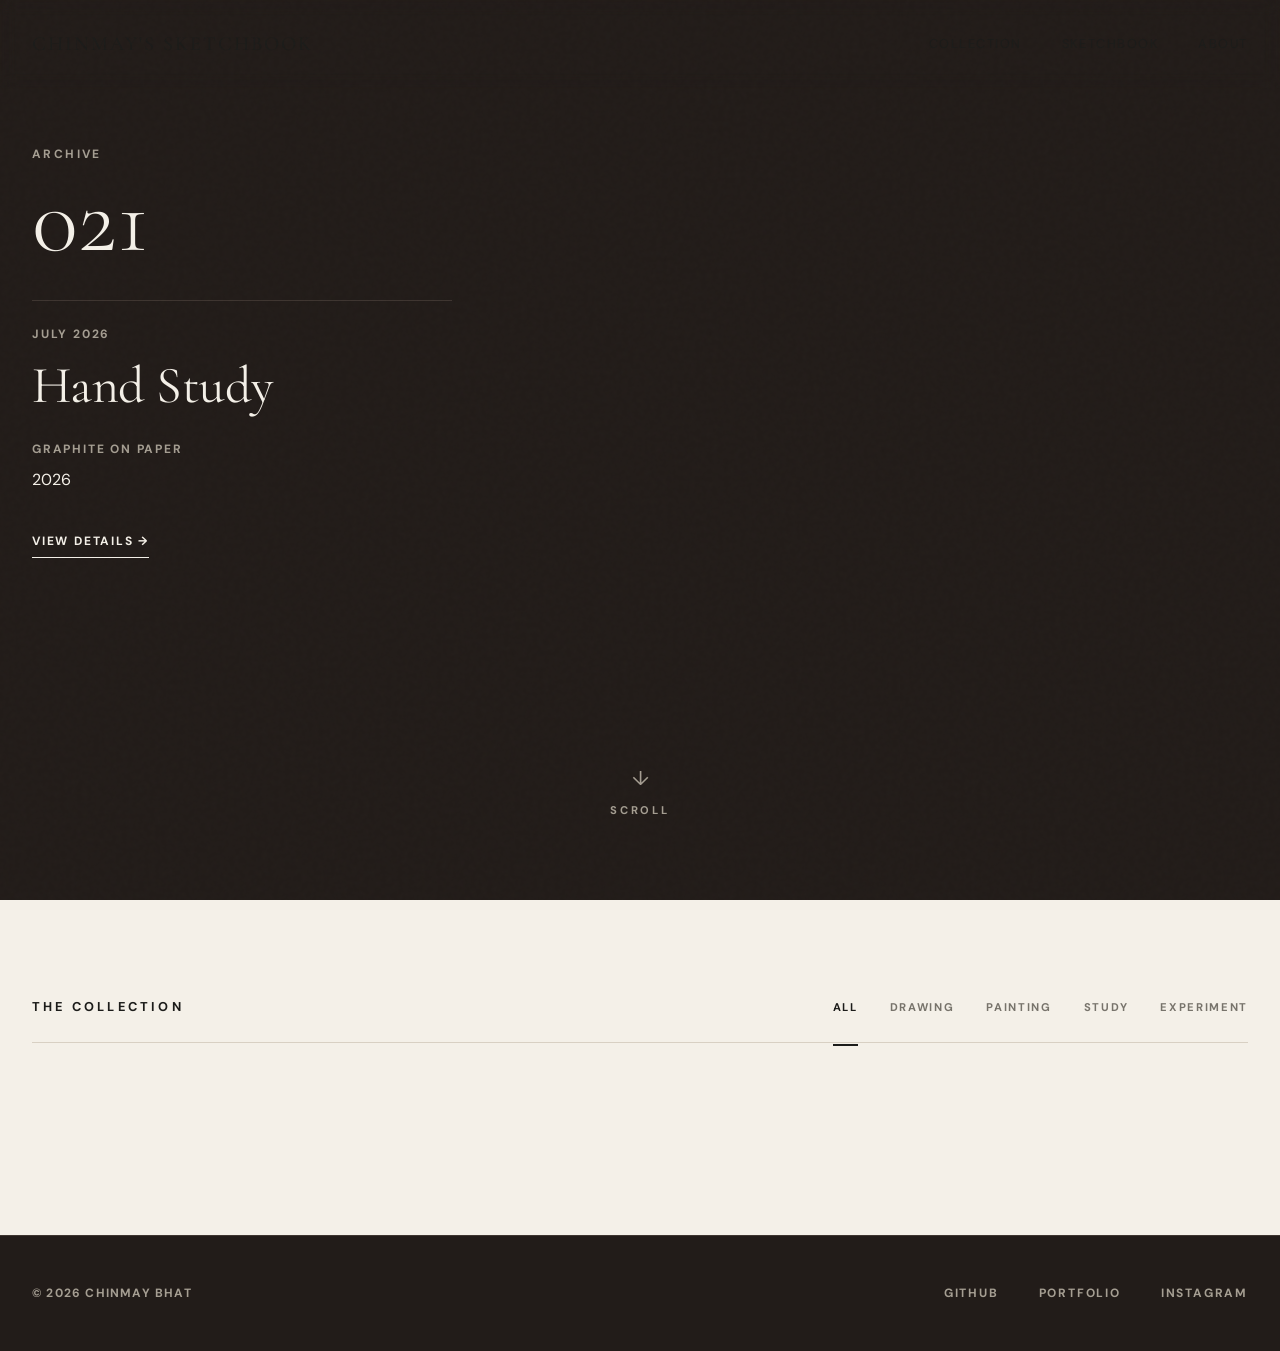
==== commit 8eb17b5a: "added github,insta and porfolio links" ====
--- a/index.html
+++ b/index.html
@@ -161,9 +161,9 @@
     <div class="container footer-layout-v2">
       <div class="footer-copy-v2">&copy; 2026 CHINMAY BHAT</div>
       <div class="footer-links-v2">
-        <a href="https://github.com" target="_blank" rel="noopener">GITHUB</a>
-        <a href="#" target="_blank" rel="noopener">PORTFOLIO</a>
-        <a href="#" target="_blank" rel="noopener">INSTAGRAM</a>
+        <a href="https://github.com/Chinmay-23-cpu" target="_blank" rel="noopener">GITHUB</a>
+        <a href="https://chinmaybhat.vercel.app/" target="_blank" rel="noopener">PORTFOLIO</a>
+        <a href="https://www.instagram.com/_chinmay_.bhat" target="_blank" rel="noopener">INSTAGRAM</a>
       </div>
     </div>
   </footer>
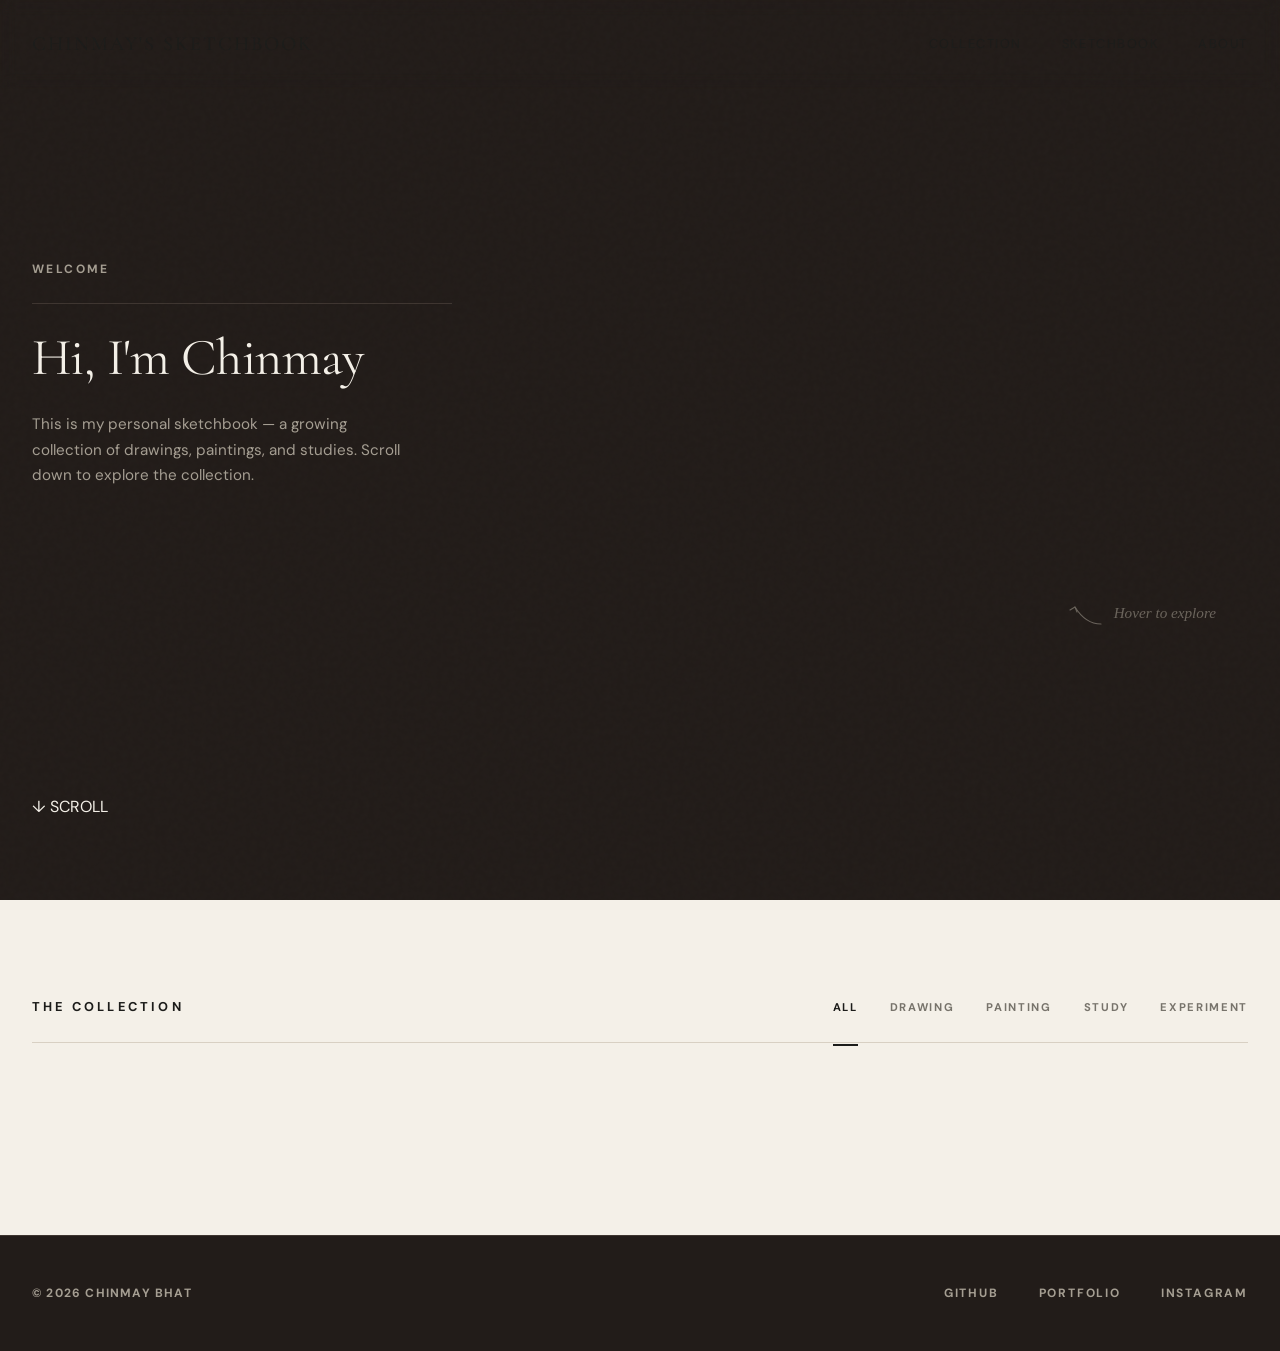
==== commit 809f89fb: "deck of cards animation" ====
--- a/index.html
+++ b/index.html
@@ -62,28 +62,36 @@
     <!-- VIEW: COLLECTION (Default / Homepage) -->
     <section id="view-collection" class="view-section active">
 
-      <!-- HERO: Featured Artwork (Concept B Layout) -->
+      <!-- HERO: Welcome + Card Deck -->
       <div id="heroSection" class="hero-view">
         <div class="container hero-layout-container">
           <div class="hero-split-body">
+
             <div class="hero-text-col">
-              <div class="hero-archive-tag">ARCHIVE</div>
-              <div id="heroArchiveNum" class="hero-archive-number">021</div>
+              <div class="hero-archive-tag">WELCOME</div>
               <hr class="hero-divider">
-              <div id="heroDate" class="hero-date">JULY 2026</div>
-              <h1 id="heroTitle" class="hero-title">Hand Study</h1>
-              <div class="hero-meta-details">
-                <div id="heroMedium" class="hero-medium">GRAPHITE ON PAPER</div>
-                <div id="heroYear" class="hero-year">2026</div>
+              <h1 class="hero-title">Hi, I'm Chinmay</h1>
+              <p class="hero-welcome-text">
+                This is my personal sketchbook — a growing collection of drawings, paintings, and studies. Scroll
+                down to explore the collection.
+              </p>
+            </div>
+
+            <div class="hero-image-col">
+              <div class="hero-deck" id="heroDeck">
+                <!-- Cards rendered dynamically by gallery.js — nothing else goes in here -->
               </div>
-              <a href="javascript:void(0)" id="btnHeroDetail" class="btn-hero-explore">VIEW DETAILS &rarr;</a>
-            </div>
-
-            <div class="hero-image-col">
-              <div class="hero-image-frame" id="heroImageFrame">
-                <!-- Rendered Dynamically -->
+              <div class="hero-deck-hint">
+                <svg width="40" height="30" viewBox="0 0 40 30" fill="none">
+                  <path d="M35 25 C27 25, 17 21, 9 8" stroke="currentColor" stroke-width="1.1" stroke-linecap="round" fill="none" />
+                
+                  <path d="M4 11 L9 8 L11 13" stroke="currentColor" stroke-width="1.1" stroke-linecap="round" stroke-linejoin="round"
+                    fill="none" />
+                </svg>
+                <span>Hover to explore</span>
               </div>
             </div>
+
           </div>
 
           <div class="hero-scroll-indicator">
--- a/css/style.css
+++ b/css/style.css
@@ -359,6 +359,7 @@
 }
 
 /* 7. HERO / FEATURED ARTWORK SECTION (Concept B Dark Charcoal/Brown) */
+/* 7. HERO / WELCOME SECTION (Concept B Dark Charcoal/Brown) */
 .hero-view {
   background-color: var(--color-dark-bg);
   color: var(--color-dark-text-main);
@@ -401,30 +402,11 @@
   text-transform: uppercase;
 }
 
-.hero-archive-number {
-  font-family: var(--font-serif);
-  font-size: 6rem;
-  font-weight: 300;
-  color: var(--color-dark-text-main);
-  line-height: 1;
-  margin: 0.5rem 0;
-}
-
 .hero-divider {
   width: 100%;
   border: 0;
   border-top: 1px solid var(--color-dark-border);
   margin: 1.5rem 0;
-}
-
-.hero-date {
-  font-family: var(--font-sans);
-  font-size: 0.75rem;
-  font-weight: 700;
-  letter-spacing: 0.15em;
-  color: var(--color-dark-text-muted);
-  text-transform: uppercase;
-  margin-bottom: 0.75rem;
 }
 
 .hero-title {
@@ -437,118 +419,293 @@
   letter-spacing: -0.01em;
 }
 
-.hero-meta-details {
-  display: flex;
-  flex-direction: column;
+.hero-welcome-text {
+  font-family: var(--font-sans);
+  font-size: 0.95rem;
+  font-weight: 400;
+  line-height: 1.7;
+  color: var(--color-dark-text-muted);
+  max-width: 38ch;
+  text-transform: none;
+  letter-spacing: normal;
+}
+
+/* =========================================================
+   HERO ARTWORK DECK
+   ========================================================= */
+
+.hero-image-col {
+  width: 100%;
+  display: flex;
+  justify-content: center;
+  align-items: center;
+  position: relative;
+}
+
+/* The invisible stage that holds the entire deck */
+.hero-deck {
+  position: relative;
+
+  /*
+   * Large enough for the expanded fan,
+   * but still contained inside the hero's right column.
+   */
+  width: 560px;
+  height: 460px;
+
+  display: flex;
+  justify-content: center;
+  align-items: center;
+
+  perspective: 1200px;
+}
+
+/* ---------------------------------------------------------
+   Individual artwork cards
+   --------------------------------------------------------- */
+
+.hero-deck-card {
+  position: absolute;
+
+  width: 250px;
+  height: 350px;
+
+  padding: 0;
+
+  background: transparent;
+  border: none;
+  border-radius: 2px;
+
+  display: flex;
+  justify-content: center;
+  align-items: center;
+
+  cursor: pointer;
+
+  transform-origin: 50% 85%;
+
+  z-index: calc(20 - var(--i));
+
+  box-shadow: 0 10px 24px rgba(0, 0, 0, 0.12);
+
+  transition:
+    transform 0.75s cubic-bezier(0.16, 1, 0.3, 1),
+    box-shadow 0.5s ease;
+}
+/* Artwork inside the card */
+
+.hero-deck-card img {
+  width: 100%;
+  height: 100%;
+
+  object-fit: contain;
+  display: block;
+
+  border-radius: 2px;
+
+  filter: none;
+
+  transition: filter 0.5s ease;
+}
+
+
+/* =========================================================
+   RESTING STATE
+   ========================================================= */
+
+/*
+ * Each card is only slightly offset.
+ *
+ * This creates the feeling of:
+ *
+ *       ┌─────┐
+ *       │     │
+ *       │     │
+ *       └─────┘
+ *
+ * rather than an already-open fan.
+ */
+
+.hero-deck-card:nth-child(1) {
+  transform:
+    translate3d(0, 0, 0)
+    rotate(-1deg);
+}
+
+.hero-deck-card:nth-child(2) {
+  transform:
+    translate3d(3px, 2px, 0)
+    rotate(0.5deg);
+}
+
+.hero-deck-card:nth-child(3) {
+  transform:
+    translate3d(6px, 4px, 0)
+    rotate(1.5deg);
+}
+
+.hero-deck-card:nth-child(4) {
+  transform:
+    translate3d(9px, 6px, 0)
+    rotate(2.5deg);
+}
+
+.hero-deck-card:nth-child(5) {
+  transform:
+    translate3d(12px, 8px, 0)
+    rotate(3.5deg);
+}
+
+.hero-deck-card:nth-child(6) {
+  transform:
+    translate3d(15px, 10px, 0)
+    rotate(4.5deg);
+}
+
+
+/* =========================================================
+   HOVER — OPEN THE DECK
+   ========================================================= */
+
+/*
+ * The important part.
+ *
+ * Cards don't simply move farther to the right.
+ * They follow a shallow CURVE.
+ *
+ * Think:
+ *
+ *             CARD 5
+ *          CARD 4
+ *       CARD 3
+ *    CARD 2
+ *  [CARD 1]
+ *
+ * The front card remains almost stationary.
+ */
+
+.hero-deck:hover .hero-deck-card:nth-child(1) {
+  transform:
+    translate3d(0, 0, 0)
+    rotate(-1deg);
+
+  box-shadow:
+    0 16px 32px rgba(0, 0, 0, 0.16);
+}
+
+.hero-deck:hover .hero-deck-card:nth-child(2) {
+  transform:
+    translate3d(60px, -10px, 0)
+    rotate(4deg);
+
+  box-shadow:
+    0 17px 34px rgba(0, 0, 0, 0.16);
+}
+
+.hero-deck:hover .hero-deck-card:nth-child(3) {
+  transform:
+    translate3d(115px, -17px, 0)
+    rotate(8deg);
+
+  box-shadow:
+    0 18px 36px rgba(0, 0, 0, 0.17);
+}
+
+.hero-deck:hover .hero-deck-card:nth-child(4) {
+  transform:
+    translate3d(165px, -14px, 0)
+    rotate(12deg);
+
+  box-shadow:
+    0 19px 38px rgba(0, 0, 0, 0.18);
+}
+
+.hero-deck:hover .hero-deck-card:nth-child(5) {
+  transform:
+    translate3d(210px, -2px, 0)
+    rotate(16deg);
+
+  box-shadow:
+    0 20px 40px rgba(0, 0, 0, 0.18);
+}
+
+.hero-deck:hover .hero-deck-card:nth-child(6) {
+  transform:
+    translate3d(250px, 12px, 0)
+    rotate(20deg);
+
+  box-shadow:
+    0 21px 42px rgba(0, 0, 0, 0.19);
+}
+
+/* =========================================================
+   INDIVIDUAL CARD HOVER
+   ========================================================= */
+
+/*
+ * Do NOT scale the card.
+ *
+ * Scaling was one of the things making the previous version
+ * feel chaotic.
+ *
+ * Just bring the hovered card slightly forward.
+ */
+
+.hero-deck:hover .hero-deck-card:hover {
+  z-index: 50;
+
+  filter: brightness(1.03);
+
+  box-shadow:
+    0 25px 50px rgba(0, 0, 0, 0.30);
+}
+
+
+/* =========================================================
+   HOVER HINT
+   ========================================================= */
+
+.hero-deck-hint {
+  position: absolute;
+
+  /*
+   * Keep it underneath the deck instead of
+   * letting it interfere with the cards.
+   */
+  bottom: -1.5rem;
+  right: 2rem;
+
+  display: flex;
+  align-items: center;
   gap: 0.5rem;
-  margin-bottom: 2.5rem;
-}
-
-.hero-medium {
-  font-family: var(--font-sans);
-  font-size: 0.75rem;
-  font-weight: 700;
-  letter-spacing: 0.15em;
+
   color: var(--color-dark-text-muted);
-  text-transform: uppercase;
-}
-
-.hero-dimensions {
-  font-family: var(--font-sans);
-  font-size: 0.8rem;
-  color: var(--color-dark-text-muted);
-}
-
-.btn-hero-explore {
-  font-family: var(--font-sans);
-  font-size: 0.75rem;
-  font-weight: 700;
-  letter-spacing: 0.15em;
-  color: var(--color-dark-text-main);
-  border-bottom: 1px solid var(--color-dark-text-main);
-  padding-bottom: 0.35rem;
-  text-transform: uppercase;
-  transition: var(--transition-fast);
-}
-
-.btn-hero-explore:hover {
-  color: var(--color-dark-text-muted);
-  border-color: var(--color-dark-text-muted);
-  padding-left: 0.5rem;
-}
-
-.hero-image-col {
-  width: 100%;
-  display: flex;
-  justify-content: center;
-}
-
-.hero-image-frame {
-  width: 100%;
-  display: flex;
-  justify-content: center;
-  align-items: center;
-  cursor: pointer;
-  transition: var(--transition-smooth);
-}
-
-.hero-image-frame img {
-  max-width: 100%;
-  max-height: 68vh;
-  height: auto;
-  object-fit: contain;
-  box-shadow: 0 15px 40px rgba(0, 0, 0, 0.25);
-  transition: var(--transition-smooth);
-  display: block;
-}
-
-.hero-image-frame:hover img {
-  transform: translateY(-4px);
-  box-shadow: 0 20px 45px rgba(0, 0, 0, 0.3);
-}
-
-.hero-scroll-indicator {
-  display: flex;
-  flex-direction: column;
-  align-items: center;
-  gap: 0.5rem;
-  margin-top: 2rem;
-  color: var(--color-dark-text-muted);
-}
-
-.scroll-arrow {
-  font-size: 1.25rem;
-  animation: bounce 2s infinite;
-}
-
-.scroll-text {
-  font-family: var(--font-sans);
-  font-size: 0.7rem;
-  font-weight: 700;
-  letter-spacing: 0.25em;
-  text-transform: uppercase;
-}
-
-@keyframes bounce {
-
-  0%,
-  20%,
-  50%,
-  80%,
-  100% {
-    transform: translateY(0);
-  }
-
-  40% {
-    transform: translateY(-6px);
-  }
-
-  60% {
-    transform: translateY(-3px);
-  }
-}
+
+  font-family: var(--font-serif);
+  font-style: italic;
+  font-size: 0.95rem;
+
+  opacity: 0.55;
+
+  pointer-events: none;
+
+  transition:
+    opacity 0.4s ease,
+    transform 0.5s ease;
+}
+
+.hero-deck:hover + .hero-deck-hint {
+  opacity: 0.2;
+  transform: translateX(8px);
+}
+
+
+/* =========================================================
+   MOBILE / TABLET
+   ========================================================= */
 
 @media (max-width: 900px) {
+
   .hero-view {
     min-height: auto;
     padding-top: 6.5rem;
@@ -566,8 +723,85 @@
   .hero-title {
     font-size: 2.5rem;
   }
-}
-
+
+  .hero-welcome-text {
+    max-width: 100%;
+  }
+
+  .hero-image-col {
+    overflow: hidden;
+  }
+
+  .hero-deck {
+    width: 100%;
+    max-width: 560px;
+    height: 380px;
+  }
+
+  .hero-deck-card {
+    width: 200px;
+    height: 280px;
+  }
+
+  /*
+   * Smaller fan on tablets.
+   */
+  .hero-deck:hover .hero-deck-card:nth-child(2) {
+    transform:
+      translate3d(52px, -8px, 0)
+      rotate(4deg);
+  }
+
+  .hero-deck:hover .hero-deck-card:nth-child(3) {
+    transform:
+      translate3d(98px, -14px, 0)
+      rotate(8deg);
+  }
+
+  .hero-deck:hover .hero-deck-card:nth-child(4) {
+    transform:
+      translate3d(140px, -10px, 0)
+      rotate(12deg);
+  }
+
+  .hero-deck:hover .hero-deck-card:nth-child(5) {
+    transform:
+      translate3d(178px, 0, 0)
+      rotate(16deg);
+  }
+
+  .hero-deck:hover .hero-deck-card:nth-child(6) {
+    transform:
+      translate3d(210px, 12px, 0)
+      rotate(20deg);
+  }
+}
+
+
+/* =========================================================
+   TOUCH DEVICES
+   ========================================================= */
+
+@media (hover: none) and (pointer: coarse) {
+
+  /*
+   * Don't leave the deck permanently exploded
+   * on phones/tablets where there is no hover.
+   */
+  .hero-deck-card {
+    transform:
+      translate3d(0, 0, 0)
+      rotate(0deg) !important;
+  }
+
+  .hero-deck {
+    height: 340px;
+  }
+
+  .hero-deck-hint {
+    display: none;
+  }
+}
 /* 8. COLLECTION / GALLERY SECTION */
 .gallery-container-block {
   padding-top: 6rem;
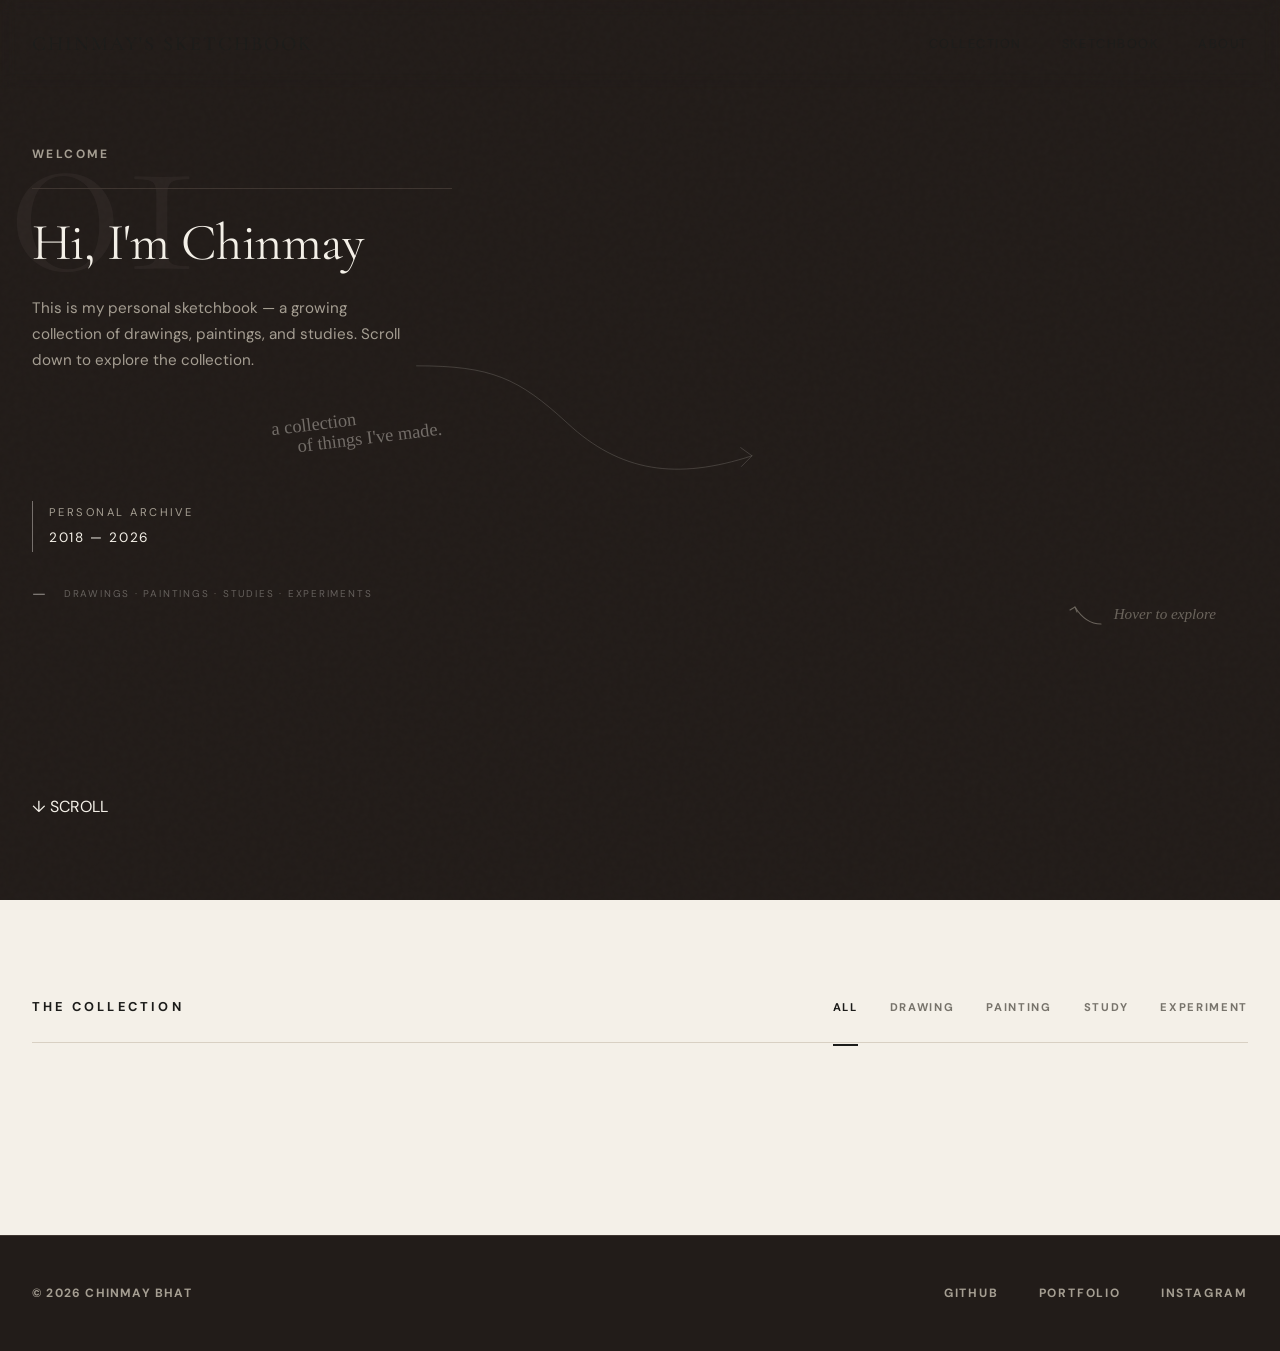
==== commit 7ebd4343: "Image loading problem solved" ====
--- a/index.html
+++ b/index.html
@@ -67,15 +67,60 @@
         <div class="container hero-layout-container">
           <div class="hero-split-body">
 
-            <div class="hero-text-col">
-              <div class="hero-archive-tag">WELCOME</div>
-              <hr class="hero-divider">
-              <h1 class="hero-title">Hi, I'm Chinmay</h1>
-              <p class="hero-welcome-text">
-                This is my personal sketchbook — a growing collection of drawings, paintings, and studies. Scroll
-                down to explore the collection.
-              </p>
-            </div>
+          <div class="hero-text-col">
+          
+            <!-- Decorative oversized number -->
+            <div class="hero-ghost-number">01</div>
+          
+            <div class="hero-archive-tag">WELCOME</div>
+          
+            <hr class="hero-divider">
+          
+            <h1 class="hero-title">Hi, I'm Chinmay</h1>
+          
+            <p class="hero-welcome-text">
+              This is my personal sketchbook — a growing collection
+              of drawings, paintings, and studies. Scroll down to
+              explore the collection.
+            </p>
+          
+            <!-- Handwritten annotation -->
+            <div class="hero-hand-note">
+              <span>a collection</span>
+              <span>of things I've made.</span>
+            </div>
+          
+            <!-- Archive information -->
+            <div class="hero-archive-info">
+              <div class="hero-archive-line"></div>
+          
+              <div>
+                <span class="hero-archive-label">PERSONAL ARCHIVE</span>
+                <span class="hero-archive-years">2018 — 2026</span>
+              </div>
+            </div>
+          
+            <div class="hero-category-line">
+              <span>—</span>
+              DRAWINGS · PAINTINGS · STUDIES · EXPERIMENTS
+            </div>
+          
+          </div>
+
+          <!-- Decorative curved line -->
+          <div class="hero-gesture-line" aria-hidden="true">
+            <svg viewBox="0 0 500 220" preserveAspectRatio="none">
+          
+              <path d="M10 45
+                   C110 45, 145 60, 210 115
+                   C280 175, 355 185, 455 155" />
+          
+              <path d="M440 145
+                   L455 155
+                   L441 168" />
+          
+            </svg>
+          </div>
 
             <div class="hero-image-col">
               <div class="hero-deck" id="heroDeck">
@@ -151,7 +196,7 @@
             SOMETIMES<br>
             I DO BOTH.
           </h2>
-          <div class="about-signature-v2">&mdash; Chinmay</div>
+          <div class="about-signature-v2">&mdash; A Random Guy</div>
         </div>
         <div class="about-image-col">
           <div class="about-image-frame-v2">
--- a/css/style.css
+++ b/css/style.css
@@ -384,6 +384,7 @@
   grid-template-columns: 1fr 1.5fr;
   gap: 5rem;
   align-items: center;
+  position: relative;
 }
 
 .hero-text-col {
@@ -391,8 +392,9 @@
   flex-direction: column;
   align-items: flex-start;
   max-width: 420px;
-}
-
+  position: relative;
+  z-index: 5;
+}
 .hero-archive-tag {
   font-family: var(--font-sans);
   font-size: 0.75rem;
@@ -428,6 +430,154 @@
   max-width: 38ch;
   text-transform: none;
   letter-spacing: normal;
+}
+
+/* =========================================================
+   HERO EDITORIAL DECORATION
+   ========================================================= */
+
+/* Giant faded archive number */
+
+.hero-ghost-number {
+  position: absolute;
+  top: -4.5rem;
+  left: -1.5rem;
+
+  font-family: var(--font-serif);
+  font-size: 15rem;
+  font-weight: 300;
+  line-height: 1;
+
+  color: rgba(244, 240, 232, 0.045);
+
+  pointer-events: none;
+  user-select: none;
+
+  z-index: -1;
+}
+
+
+/* Handwritten annotation */
+
+.hero-hand-note {
+  margin-top: 2.2rem;
+  margin-left: 15rem;
+
+  display: flex;
+  flex-direction: column;
+
+  width: max-content;
+
+  font-family: "Caveat", cursive;
+  font-size: 1.15rem;
+  line-height: 1.1;
+
+  color: rgba(244, 240, 232, 0.38);
+
+  transform: rotate(-7deg);
+}
+
+.hero-hand-note span:nth-child(2) {
+  margin-left: 1.5rem;
+}
+
+
+/* Archive information */
+
+.hero-archive-info {
+  display: flex;
+  align-items: stretch;
+
+  margin-top: 3.2rem;
+  gap: 1rem;
+}
+
+.hero-archive-line {
+  width: 1px;
+  min-height: 3.2rem;
+
+  background: rgba(244, 240, 232, 0.4);
+}
+
+.hero-archive-info > div:last-child {
+  display: flex;
+  flex-direction: column;
+  justify-content: center;
+  gap: 0.3rem;
+}
+
+.hero-archive-label {
+  font-family: var(--font-sans);
+  font-size: 0.7rem;
+  letter-spacing: 0.22em;
+
+  color: var(--color-dark-text-muted);
+}
+
+.hero-archive-years {
+  font-family: var(--font-sans);
+  font-size: 0.85rem;
+  letter-spacing: 0.12em;
+
+  color: var(--color-dark-text-main);
+}
+
+
+/* Category line */
+
+.hero-category-line {
+  display: flex;
+  align-items: center;
+  gap: 1rem;
+
+  margin-top: 1.8rem;
+
+  font-family: var(--font-sans);
+  font-size: 0.62rem;
+  letter-spacing: 0.18em;
+
+  color: rgba(244, 240, 232, 0.32);
+}
+
+.hero-category-line > span {
+  font-size: 1rem;
+  color: rgba(244, 240, 232, 0.5);
+}
+
+
+/* Curved hand-drawn gesture */
+
+.hero-gesture-line {
+  position: absolute;
+
+  left: 31%;
+  top: 40%;
+
+  width: 31%;
+  height: 180px;
+
+  pointer-events: none;
+
+  z-index: 1;
+
+  opacity: 0.38;
+}
+
+.hero-gesture-line svg {
+  width: 100%;
+  height: 100%;
+  overflow: visible;
+}
+
+.hero-gesture-line path {
+  fill: none;
+
+  stroke: rgba(244, 240, 232, 0.45);
+
+  stroke-width: 1.2;
+
+  stroke-linecap: round;
+  stroke-linejoin: round;
 }
 
 /* =========================================================
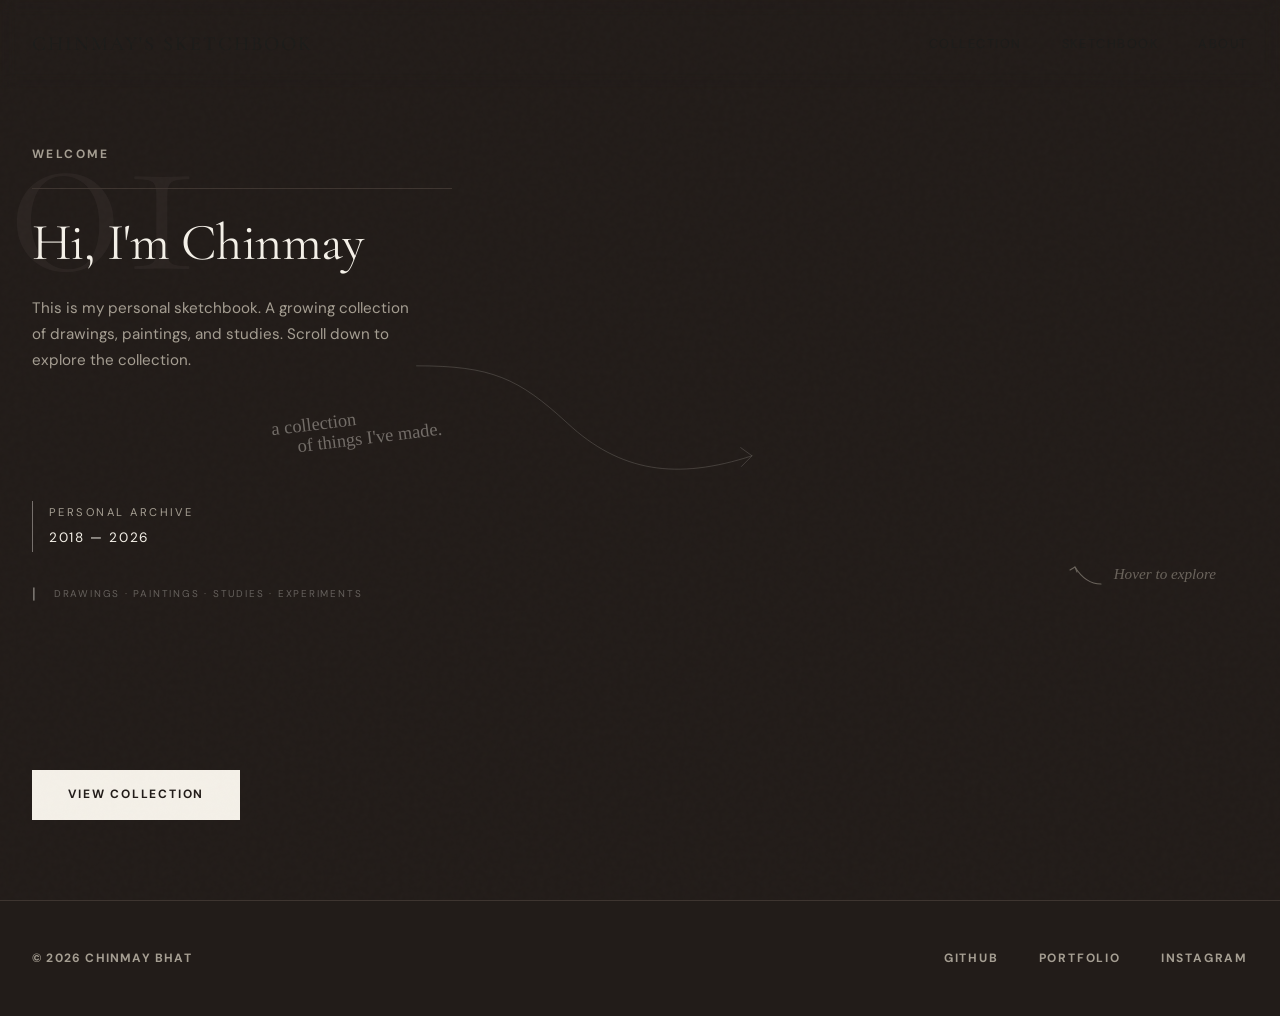
==== commit 1299b73f: "separate homepage from collections" ====
--- a/index.html
+++ b/index.html
@@ -27,7 +27,7 @@
   <!-- 1. NAVIGATION HEADER -->
   <header class="site-header">
     <div class="container">
-      <a href="#/collection" class="logo">Chinmay's Sketchbook</a>
+      <a href="#/home" class="logo">Chinmay's Sketchbook</a>
 
       <button class="mobile-nav-toggle" aria-label="Toggle navigation menu" id="mobileNavToggle">
         <span></span>
@@ -36,7 +36,7 @@
       </button>
 
       <nav class="main-nav" id="mainNav">
-        <a href="#/collection" class="nav-link active" data-view="collection">Collection</a>
+        <a href="#/collection" class="nav-link" data-view="collection">Collection</a>
         <a href="#/sketchbook" class="nav-link" data-view="sketchbook">Sketchbook</a>
         <a href="#/about" class="nav-link" data-view="about">About</a>
       </nav>
@@ -59,155 +59,152 @@
   <!-- 2. CONTENT VIEWS -->
   <main>
 
-    <!-- VIEW: COLLECTION (Default / Homepage) -->
-    <section id="view-collection" class="view-section active">
-
-      <!-- HERO: Welcome + Card Deck -->
-      <div id="heroSection" class="hero-view">
-        <div class="container hero-layout-container">
-          <div class="hero-split-body">
+  <!-- VIEW: HOME (Landing page — hero deck only) -->
+  <section id="view-home" class="view-section active">
+
+    <div id="heroSection" class="hero-view">
+      <div class="container hero-layout-container">
+        <div class="hero-split-body">
 
           <div class="hero-text-col">
-          
+
             <!-- Decorative oversized number -->
             <div class="hero-ghost-number">01</div>
-          
+
             <div class="hero-archive-tag">WELCOME</div>
-          
+
             <hr class="hero-divider">
-          
+
             <h1 class="hero-title">Hi, I'm Chinmay</h1>
-          
+
             <p class="hero-welcome-text">
-              This is my personal sketchbook — a growing collection
+              This is my personal sketchbook. A growing collection
               of drawings, paintings, and studies. Scroll down to
               explore the collection.
             </p>
-          
+
             <!-- Handwritten annotation -->
             <div class="hero-hand-note">
               <span>a collection</span>
               <span>of things I've made.</span>
             </div>
-          
+
             <!-- Archive information -->
             <div class="hero-archive-info">
               <div class="hero-archive-line"></div>
-          
+
               <div>
                 <span class="hero-archive-label">PERSONAL ARCHIVE</span>
                 <span class="hero-archive-years">2018 — 2026</span>
               </div>
             </div>
-          
+
             <div class="hero-category-line">
-              <span>—</span>
+              <span>|</span>
               DRAWINGS · PAINTINGS · STUDIES · EXPERIMENTS
             </div>
-          
+
           </div>
 
           <!-- Decorative curved line -->
           <div class="hero-gesture-line" aria-hidden="true">
             <svg viewBox="0 0 500 220" preserveAspectRatio="none">
-          
+
               <path d="M10 45
                    C110 45, 145 60, 210 115
                    C280 175, 355 185, 455 155" />
-          
+
               <path d="M440 145
                    L455 155
                    L441 168" />
-          
+
             </svg>
           </div>
 
-            <div class="hero-image-col">
-              <div class="hero-deck" id="heroDeck">
-                <!-- Cards rendered dynamically by gallery.js — nothing else goes in here -->
-              </div>
-              <div class="hero-deck-hint">
-                <svg width="40" height="30" viewBox="0 0 40 30" fill="none">
-                  <path d="M35 25 C27 25, 17 21, 9 8" stroke="currentColor" stroke-width="1.1" stroke-linecap="round" fill="none" />
-                
-                  <path d="M4 11 L9 8 L11 13" stroke="currentColor" stroke-width="1.1" stroke-linecap="round" stroke-linejoin="round"
-                    fill="none" />
-                </svg>
-                <span>Hover to explore</span>
-              </div>
-            </div>
-
+          <div class="hero-image-col">
+            <div class="hero-deck" id="heroDeck">
+              <!-- Cards rendered dynamically by gallery.js — nothing else goes in here -->
+            </div>
+            <div class="hero-deck-hint">
+              <svg width="40" height="30" viewBox="0 0 40 30" fill="none">
+                <path d="M35 25 C27 25, 17 21, 9 8" stroke="currentColor" stroke-width="1.1" stroke-linecap="round" fill="none" />
+
+                <path d="M4 11 L9 8 L11 13" stroke="currentColor" stroke-width="1.1" stroke-linecap="round" stroke-linejoin="round"
+                  fill="none" />
+              </svg>
+              <span>Hover to explore</span>
+            </div>
           </div>
 
-          <div class="hero-scroll-indicator">
-            <span class="scroll-arrow">&darr;</span>
-            <span class="scroll-text">SCROLL</span>
-          </div>
-        </div>
-      </div>
-
-      <!-- THE COLLECTION SECTION -->
-      <div class="container gallery-container-block">
-        <div class="collection-header-row">
-          <h2 class="collection-title-v2">THE COLLECTION</h2>
-
-          <!-- Categories Filters -->
-          <nav class="category-filters" aria-label="Filter collection by category">
-            <button class="filter-btn active" data-filter="all">ALL</button>
-            <button class="filter-btn" data-filter="pencil">DRAWING</button>
-            <button class="filter-btn" data-filter="painting">PAINTING</button>
-            <button class="filter-btn" data-filter="studies">STUDY</button>
-            <button class="filter-btn" data-filter="experiments">EXPERIMENT</button>
-          </nav>
-        </div>
-
-        <!-- Editorial Grid Layout -->
-        <div class="gallery-grid" id="galleryGrid" aria-live="polite">
-          <!-- Rendered Dynamically -->
-        </div>
-      </div>
-    </section>
-
-    <!-- VIEW: SKETCHBOOK (Timeline) -->
-    <section id="view-sketchbook" class="view-section">
-      <div class="container sketchbook-layout-v2">
-        <!-- Sticky Left Chronology Column -->
-        <div class="sketchbook-sidebar">
-          <h2 class="sketchbook-title-v2">THE SKETCHBOOK</h2>
-          <div class="chronology-nav" id="chronologyNav">
-            <!-- Rendered Dynamically in sketchbook.js -->
-          </div>
-        </div>
-
-        <!-- Right Content Column -->
-        <div class="sketchbook-timeline-v2" id="sketchbookTimeline">
+        </div>
+
+        <a href="#/collection" class="btn-view-collection">
+          VIEW COLLECTION
+        </a>
+      </div>
+    </div>
+
+  </section>
+
+  <!-- VIEW: COLLECTION (Gallery grid only) -->
+  <section id="view-collection" class="view-section">
+    <div class="container gallery-container-block" style="padding-top: 10rem;">
+      <div class="collection-header-row">
+        <h2 class="collection-title-v2">THE COLLECTION</h2>
+
+        <nav class="category-filters" aria-label="Filter collection by category">
+          <button class="filter-btn active" data-filter="all">ALL</button>
+          <button class="filter-btn" data-filter="pencil">DRAWING</button>
+          <button class="filter-btn" data-filter="painting">PAINTING</button>
+          <button class="filter-btn" data-filter="studies">STUDY</button>
+          <button class="filter-btn" data-filter="experiments">EXPERIMENT</button>
+        </nav>
+      </div>
+
+      <div class="gallery-grid" id="galleryGrid" aria-live="polite">
+        <!-- Rendered Dynamically -->
+      </div>
+    </div>
+  </section>
+
+  <!-- VIEW: SKETCHBOOK (Timeline) -->
+  <section id="view-sketchbook" class="view-section">
+    <div class="container sketchbook-layout-v2">
+      <div class="sketchbook-sidebar">
+        <h2 class="sketchbook-title-v2">THE SKETCHBOOK</h2>
+        <div class="chronology-nav" id="chronologyNav">
           <!-- Rendered Dynamically in sketchbook.js -->
         </div>
       </div>
-    </section>
-
-    <!-- VIEW: ABOUT -->
-    <section id="view-about" class="view-section">
-      <div class="container about-layout-v2">
-        <div class="about-statement-col">
-          <h2 class="about-quote-title">
-            I BUILD WITH CODE.<br>
-            I DRAW WITH GRAPHITE.<br>
-            SOMETIMES<br>
-            I DO BOTH.
-          </h2>
-          <div class="about-signature-v2">&mdash; A Random Guy</div>
-        </div>
-        <div class="about-image-col">
-          <div class="about-image-frame-v2">
-            <img src="https://images.unsplash.com/photo-1513364776144-60967b0f800f?auto=format&fit=crop&q=80&w=800"
-              alt="Studio workspace with drawing tools and sketchbooks.">
-          </div>
-        </div>
-      </div>
-    </section>
-
-  </main>
+
+      <div class="sketchbook-timeline-v2" id="sketchbookTimeline">
+        <!-- Rendered Dynamically in sketchbook.js -->
+      </div>
+    </div>
+  </section>
+
+  <!-- VIEW: ABOUT -->
+  <section id="view-about" class="view-section">
+    <div class="container about-layout-v2">
+      <div class="about-statement-col">
+        <h2 class="about-quote-title">
+          I BUILD WITH CODE.<br>
+          I DRAW WITH GRAPHITE.<br>
+          SOMETIMES<br>
+          I DO BOTH.
+        </h2>
+        <div class="about-signature-v2">&mdash; A Random Guy</div>
+      </div>
+      <div class="about-image-col">
+        <div class="about-image-frame-v2">
+          <img src="https://images.unsplash.com/photo-1513364776144-60967b0f800f?auto=format&fit=crop&q=80&w=800"
+            alt="Studio workspace with drawing tools and sketchbooks.">
+        </div>
+      </div>
+    </div>
+  </section>
+
+</main>
 
   <!-- site-footer -->
   <footer class="site-footer">
--- a/css/style.css
+++ b/css/style.css
@@ -204,31 +204,59 @@
 }
 
 /* Body active-view responsive updates */
-body[data-active-view="collection"] .site-header {
+body[data-active-view="home"] .site-header {
   background-color: rgba(34, 28, 25, 0.85);
   border-color: var(--color-dark-border);
 }
 
+body[data-active-view="home"] .logo {
+  color: var(--color-dark-text-main);
+}
+
+body[data-active-view="home"] .nav-link {
+  color: var(--color-dark-text-muted);
+}
+
+body[data-active-view="home"] .nav-link.active,
+body[data-active-view="home"] .nav-link:hover {
+  color: var(--color-dark-text-main);
+}
+
+body[data-active-view="home"] .nav-link::after {
+  background-color: var(--color-dark-text-main);
+}
+
+body[data-active-view="home"] .mobile-nav-toggle span {
+  background-color: var(--color-dark-text-main);
+}
+
+
+body[data-active-view="collection"] .site-header {
+  background-color: rgba(244, 240, 232, 0.85);
+  border-color: var(--color-border);
+}
+
 body[data-active-view="collection"] .logo {
-  color: var(--color-dark-text-main);
+  color: var(--color-text-main);
 }
 
 body[data-active-view="collection"] .nav-link {
-  color: var(--color-dark-text-muted);
+  color: var(--color-text-muted);
 }
 
 body[data-active-view="collection"] .nav-link.active,
 body[data-active-view="collection"] .nav-link:hover {
-  color: var(--color-dark-text-main);
+  color: var(--color-text-main);
 }
 
 body[data-active-view="collection"] .nav-link::after {
-  background-color: var(--color-dark-text-main);
+  background-color: var(--color-text-main);
 }
 
 body[data-active-view="collection"] .mobile-nav-toggle span {
-  background-color: var(--color-dark-text-main);
-}
+  background-color: var(--color-text-main);
+}
+
 
 body[data-active-view="sketchbook"] .site-header {
   background-color: rgba(244, 240, 232, 0.85);
@@ -297,12 +325,14 @@
     transition: background-color 0.4s ease;
   }
 
+    
+    body[data-active-view="about"] .main-nav,
+    body[data-active-view="home"] .main-nav {
+      background-color: var(--color-dark-bg);
+      border-color: var(--color-dark-border);
+    }
+
   body[data-active-view="collection"] .main-nav,
-  body[data-active-view="about"] .main-nav {
-    background-color: var(--color-dark-bg);
-    border-color: var(--color-dark-border);
-  }
-
   body[data-active-view="sketchbook"] .main-nav {
     background-color: var(--color-bg);
     border-color: var(--color-border);
@@ -358,7 +388,6 @@
   background-color: var(--color-dark-bg);
 }
 
-/* 7. HERO / FEATURED ARTWORK SECTION (Concept B Dark Charcoal/Brown) */
 /* 7. HERO / WELCOME SECTION (Concept B Dark Charcoal/Brown) */
 .hero-view {
   background-color: var(--color-dark-bg);
@@ -596,12 +625,9 @@
 .hero-deck {
   position: relative;
 
-  /*
-   * Large enough for the expanded fan,
-   * but still contained inside the hero's right column.
-   */
-  width: 560px;
-  height: 460px;
+  /* Tight to the resting stack size, not the expanded fan */
+  width: 280px;
+  height: 380px;
 
   display: flex;
   justify-content: center;
@@ -952,6 +978,28 @@
     display: none;
   }
 }
+
+.btn-view-collection {
+  display: inline-block;
+  align-self: flex-start;
+  margin-top: 2rem;
+  font-family: var(--font-sans);
+  font-size: 0.75rem;
+  font-weight: 700;
+  letter-spacing: 0.15em;
+  text-transform: uppercase;
+  color: var(--color-dark-bg);
+  background-color: var(--color-dark-text-main);
+  padding: 0.9rem 2.2rem;
+  border: 1px solid var(--color-dark-text-main);
+  transition: var(--transition-fast);
+}
+
+.btn-view-collection:hover {
+  background-color: transparent;
+  color: var(--color-dark-text-main);
+}
+
 /* 8. COLLECTION / GALLERY SECTION */
 .gallery-container-block {
   padding-top: 6rem;
@@ -1012,9 +1060,9 @@
   color: var(--color-text-main);
 }
 
-.filter-btn.active::after {
+/* .filter-btn.active::after {
   width: 100%;
-}
+} */
 
 /* 5-column Editorial Grid Layout */
 .gallery-grid {
@@ -1398,11 +1446,25 @@
 }
 
 .timeline-year-section {
-  margin-bottom: 4rem;
+  margin-bottom: 1rem;
+}
+
+.timeline-year-section:not(:first-child) {
+  margin-top: 2rem;
+  padding-top: 2rem;
+  border-top: 2px solid var(--color-text-main);
+}
+
+.timeline-year-heading {
+  font-family: var(--font-serif);
+  font-size: 2rem;
+  font-weight: 500;
+  color: var(--color-text-main);
+  margin-bottom: 1.5rem;
 }
 
 .timeline-month-section {
-  margin-bottom: 2rem;
+  margin-bottom: 0;
   scroll-margin-top: 10rem;
 }
 
@@ -1418,7 +1480,7 @@
 }
 
 .timeline-row-v2:first-child {
-  border-top: 1px solid var(--color-border);
+  border-top: none;
 }
 
 .timeline-row-v2:hover {
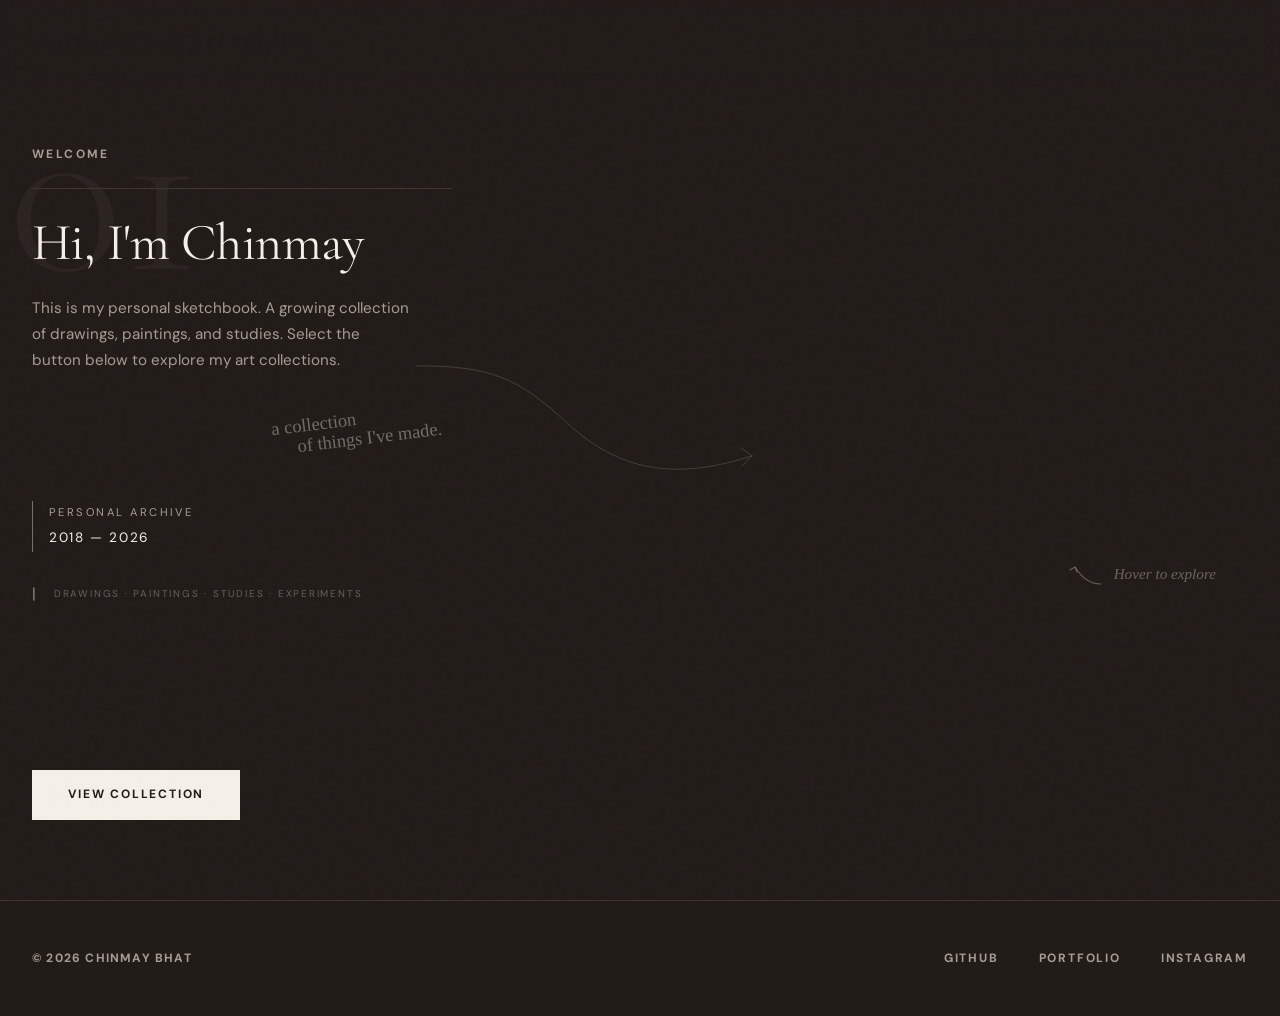
==== commit 49d9f80d: "added the button" ====
--- a/index.html
+++ b/index.html
@@ -79,8 +79,8 @@
 
             <p class="hero-welcome-text">
               This is my personal sketchbook. A growing collection
-              of drawings, paintings, and studies. Scroll down to
-              explore the collection.
+              of drawings, paintings, and studies. Select the button below to
+              explore my art collections.
             </p>
 
             <!-- Handwritten annotation -->
